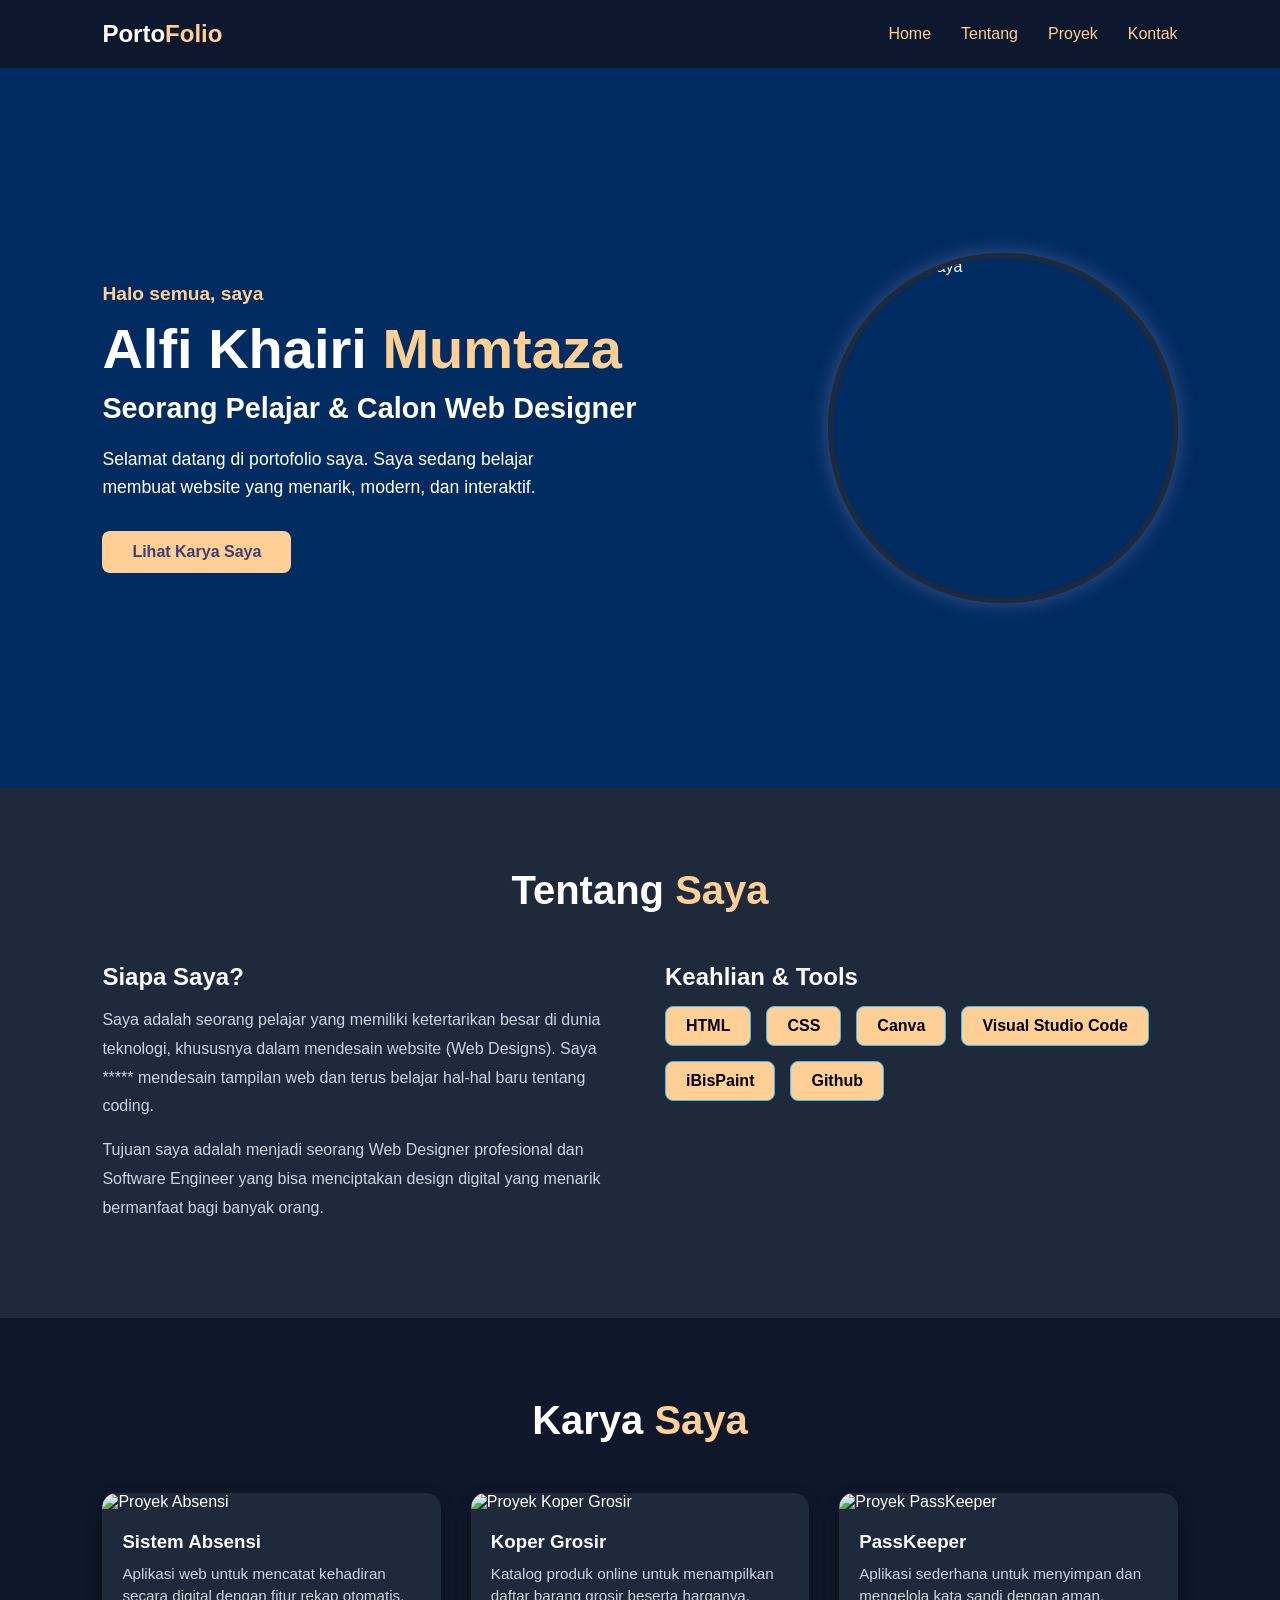
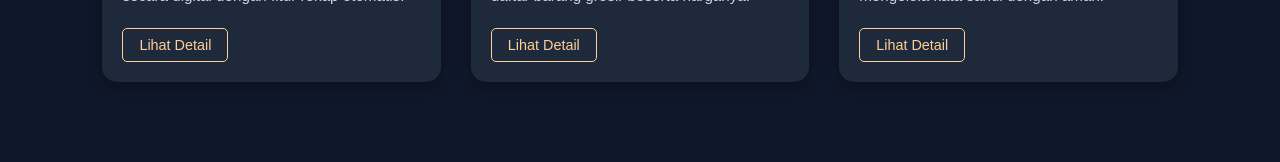
==== index.html @ 4aaa5401 "This is a beginning of my arc Please be good in health, me." ====
<!doctype html>

<html lang="id">

  <head>

    <meta charset="UTF-8" />

    <meta name="viewport" content="width=device-width, initial-scale=1.0" />

    <title>porto</title>

    <!-- Menghubungkan file CSS -->

    <link rel="stylesheet" href="styles.css" />

  </head>

  <body>

    <!-- Bagian Navigasi (Menu Atas) -->

    <header>

      <nav>

        <div class="logo">Porto<span>Folio</span></div>

        <ul class="nav-links">

          <li><a href="#home">Home</a></li>

          <li><a href="#about">Tentang</a></li>

          <li><a href="#projects">Proyek</a></li>

          <li><a href="#contact">Kontak</a></li>

        </ul>

      </nav>

    </header>


 <!-- Bagian Hero (Perkenalan Utama) -->

    <section id="home" class="hero">

      <div class="hero-text">

        <p class="greeting">Halo semua, saya</p>

        <h1>Alfi Khairi<span class="highlight"> Mumtaza</span></h1>

        <h2>Seorang Pelajar & Calon Web Designer</h2>

        <p class="description">

          Selamat datang di portofolio saya. Saya sedang belajar membuat website

          yang menarik, modern, dan interaktif.

        </p>

        <a href="#projects" class="btn">Lihat Karya Saya</a>

      </div>

      <div class="hero-image">

        <!-- Ganti src dengan link foto/gambar siswa nantinya -->

        <img src="https://uploads.onecompiler.io/44z6chtd6/avatar-1788763304435/364.gif" alt="Foto Profil Saya" />

      </div>

    </section>


 <!-- ========================================== -->

    <!-- BAGIAN TENTANG & KEAHLIAN (ABOUT SECTION)  -->

    <!-- ========================================== -->

    <section id="about" class="about">

      <h2 class="section-title">Tentang <span>Saya</span></h2>

     

      <div class="about-content">

        <!-- Kolom Kiri: Teks Tentang -->

        <div class="about-text">

          <h3>Siapa Saya?</h3>

          <p>

            Saya adalah seorang pelajar yang memiliki ketertarikan besar di dunia teknologi, khususnya dalam mendesain website (Web Designs). Saya ***** mendesain tampilan web dan terus belajar hal-hal baru tentang coding.

          </p>

          <p>

            Tujuan saya adalah menjadi seorang Web Designer profesional dan Software Engineer yang bisa menciptakan design digital yang menarik bermanfaat bagi banyak orang.

          </p>

        </div>


        <!-- Kolom Kanan: Daftar Keahlian -->

        <div class="about-skills">

          <h3>Keahlian & Tools</h3>

          <div class="skills-list">

            <span class="skill-item">HTML</span>

            <span class="skill-item">CSS</span>

            <span class="skill-item">Canva</span>

            <span class="skill-item">Visual Studio Code</span>

            <span class="skill-item">iBisPaint</span>

            <span class="skill-item">Github</span>

          </div>

        </div>

      </div>

    </section>


    <!-- ========================================== -->

    <!-- BAGIAN KARYA SAYA (PROJECTS SECTION)       -->

    <!-- ========================================== -->

    <section id="projects" class="projects">

      <h2 class="section-title">Karya <span>Saya</span></h2>

     

      <!-- Grid untuk membungkus kartu-kartu proyek -->

      <div class="project-grid">

       

        <!-- Kartu Proyek 1 -->

        <div class="project-card">

          <div class="project-image">

            <img src="https://via.placeholder.com/400x250" alt="Proyek Absensi">

          </div>

          <div class="project-info">

            <h3>Sistem Absensi</h3>

            <p>Aplikasi web untuk mencatat kehadiran secara digital dengan fitur rekap otomatis.</p>

            <a href="#" class="btn-small">Lihat Detail</a>

          </div>

        </div>


        <!-- Kartu Proyek 2 -->

        <div class="project-card">

          <div class="project-image">

            <img src="https://via.placeholder.com/400x250" alt="Proyek Koper Grosir">

          </div>

          <div class="project-info">

            <h3>Koper Grosir</h3>

            <p>Katalog produk online untuk menampilkan daftar barang grosir beserta harganya.</p>

            <a href="#" class="btn-small">Lihat Detail</a>

          </div>

        </div>


        <!-- Kartu Proyek 3 -->

        <div class="project-card">

          <div class="project-image">

            <img src="https://via.placeholder.com/400x250" alt="Proyek PassKeeper">

          </div>

          <div class="project-info">

            <h3>PassKeeper</h3>

            <p>Aplikasi sederhana untuk menyimpan dan mengelola kata sandi dengan aman.</p>

            <a href="#" class="btn-small">Lihat Detail</a>

          </div>

        </div>


      </div>

    </section>


    <!-- Menghubungkan file Javascript -->

    <script src="script.js"></script>

  </body>

</html>
---- styles.css ----
* {

margin: 0;

padding: 0;

box-sizing: border-box;

font-family: 'Segoe UI', Tahoma, Geneva, Verdana, sans-serif;

}

body {

background-color: #002c62; /* Warna background gelap */

color: #ffffff /*arna teks terang */

}

/* --- Styling Navigasi --- */

header {

background-color: rgba(15, 23, 42, 0.9);

padding: 20px 8%;

position: sticky;

top: 0;

backdrop-filter: blur(10px);

}

nav {

display: flex;

justify-content: space-between;

align-items: center;

}

.logo { font-size: 24px; font-weight: bold; }

.logo span { color: #FFCF95; /* Warna biru aksen */ }

.nav-links { list-style: none; display: flex; gap: 30px; }

.nav-links a { color: #FFCF95; text-decoration: none; font-weight: 500; transition: 0.3s;

}

.nav-links a:hover { color: #3E3E75; }

/* --- Styling Hero Section --- */

.hero {

display: flex; align-items: center; justify-content: space-between;

padding: 80px 8%; min-height: 80vh;

}

.hero-text { flex: 1; }

.greeting { color: #FFCF95; font-size: 1.2rem; font-weight: 600; margin-bottom: 10px; }

.hero-text h1 { font-size: 3.5rem; line-height: 1.2; margin-bottom: 10px; }

.highlight { color: #FFCF95; }

.hero-text h2 { font-size: 1.8rem; color: #ffffee; margin-bottom: 20px; }

.description { color: #ffffff; font-size: 1.1rem; line-height: 1.6; margin-bottom: 30px;

max-width: 500px; }

.btn {

display: inline-block; padding: 12px 30px; background-color: #FFCF95;

color: #3E3E75; text-decoration: none; font-weight: bold; border-radius: 8px; transition: 0.3s;

}

.btn:hover { background-color: #3E3E75; color: white; transform: translateY(-3px); }

.hero-image { flex: 1; display: flex; justify-content: flex-end; }

.hero-image img {

width: 350px; height: 350px; border-radius: 50%; object-fit: cover;

border: 5px solid #1e293b; box-shadow: 0 0 20px rgba(195, 177, 225, 0.3);

}


/* ========================================= */

/* --- STYLING ABOUT SECTION --- */

/* ========================================= */

.about {

    /* Background sedikit lebih terang dari hero (selang-seling) */

    background-color: #1e293b;

    padding: 80px 8%;

}


.section-title {

    text-align: center;

    font-size: 2.5rem;

    margin-bottom: 50px;

}


.section-title span {

    color: #FFCF95; /* Warna biru aksen */

}


/* Membagi konten menjadi 2 kolom menyamping menggunakan Flexbox */

.about-content {

    display: flex;

    gap: 50px;

    justify-content: space-between;

    flex-wrap: wrap; /* Agar responsif di HP/Tablet */

}


.about-text, .about-skills {

    flex: 1;

    min-width: 300px;

}


.about-text h3, .about-skills h3 {

    font-size: 1.5rem;

    margin-bottom: 15px;

    color: #f8fafc;

}


.about-text p {

    color: #cbd5e1;

    line-height: 1.8;

    margin-bottom: 15px;

}


/* Styling untuk kotak-kotak skill */

.skills-list {

    display: flex;

    flex-wrap: wrap;

    gap: 15px;

}


.skill-item {

    background-color: #FFCF95;

    color: #000000;

    padding: 10px 20px;

    border-radius: 8px;

    font-weight: bold;

    border: 1px solid #38bdf8;

    transition: 0.3s;

    cursor: default;

}


.skill-item:hover {

    background-color: #ffb862;

    color: #000000;

    transform: translateY(-3px);

}


/* ========================================= */

/* --- STYLING PROJECTS SECTION --- */

/* ========================================= */

.projects {

    /* Kembali ke background gelap utama */

    background-color: #0f172a;

    padding: 80px 8%;

}


/* Membuat susunan kartu otomatis (CSS Grid) */

.project-grid {

    display: grid;

    /* Ini rahasia layout responsif tanpa media query! */

    grid-template-columns: repeat(auto-fit, minmax(300px, 1fr));

    gap: 30px;

}


/* Desain Kartu Proyek */

.project-card {

    background-color: #1e293b;

    border-radius: 15px;

    overflow: hidden;

    box-shadow: 0 5px 15px rgba(0,0,0,0.3);

    transition: 0.3s;

}


.project-card:hover {

    transform: translateY(-10px); /* Efek melayang saat disentuh */

}


.project-image img {

    width: 100%;

    height: 200px;

    object-fit: cover;

}


.project-info {

    padding: 20px;

}


.project-info h3 {

    color: #f8fafc;

    margin-bottom: 10px;

}


.project-info p {

    color: #cbd5e1;

    margin-bottom: 20px;

    line-height: 1.5;

    font-size: 0.95rem;

}


.btn-small {

    display: inline-block;

    padding: 8px 16px;

    background-color: transparent;

    color: #FFCF95;

    border: 1px solid #FFCF95;

    border-radius: 5px;

    text-decoration: none;

    font-size: 0.9rem;

    transition: 0.3s;

}


.btn-small:hover {

    background-color: #ffb862;

    color: #ffffff;

}
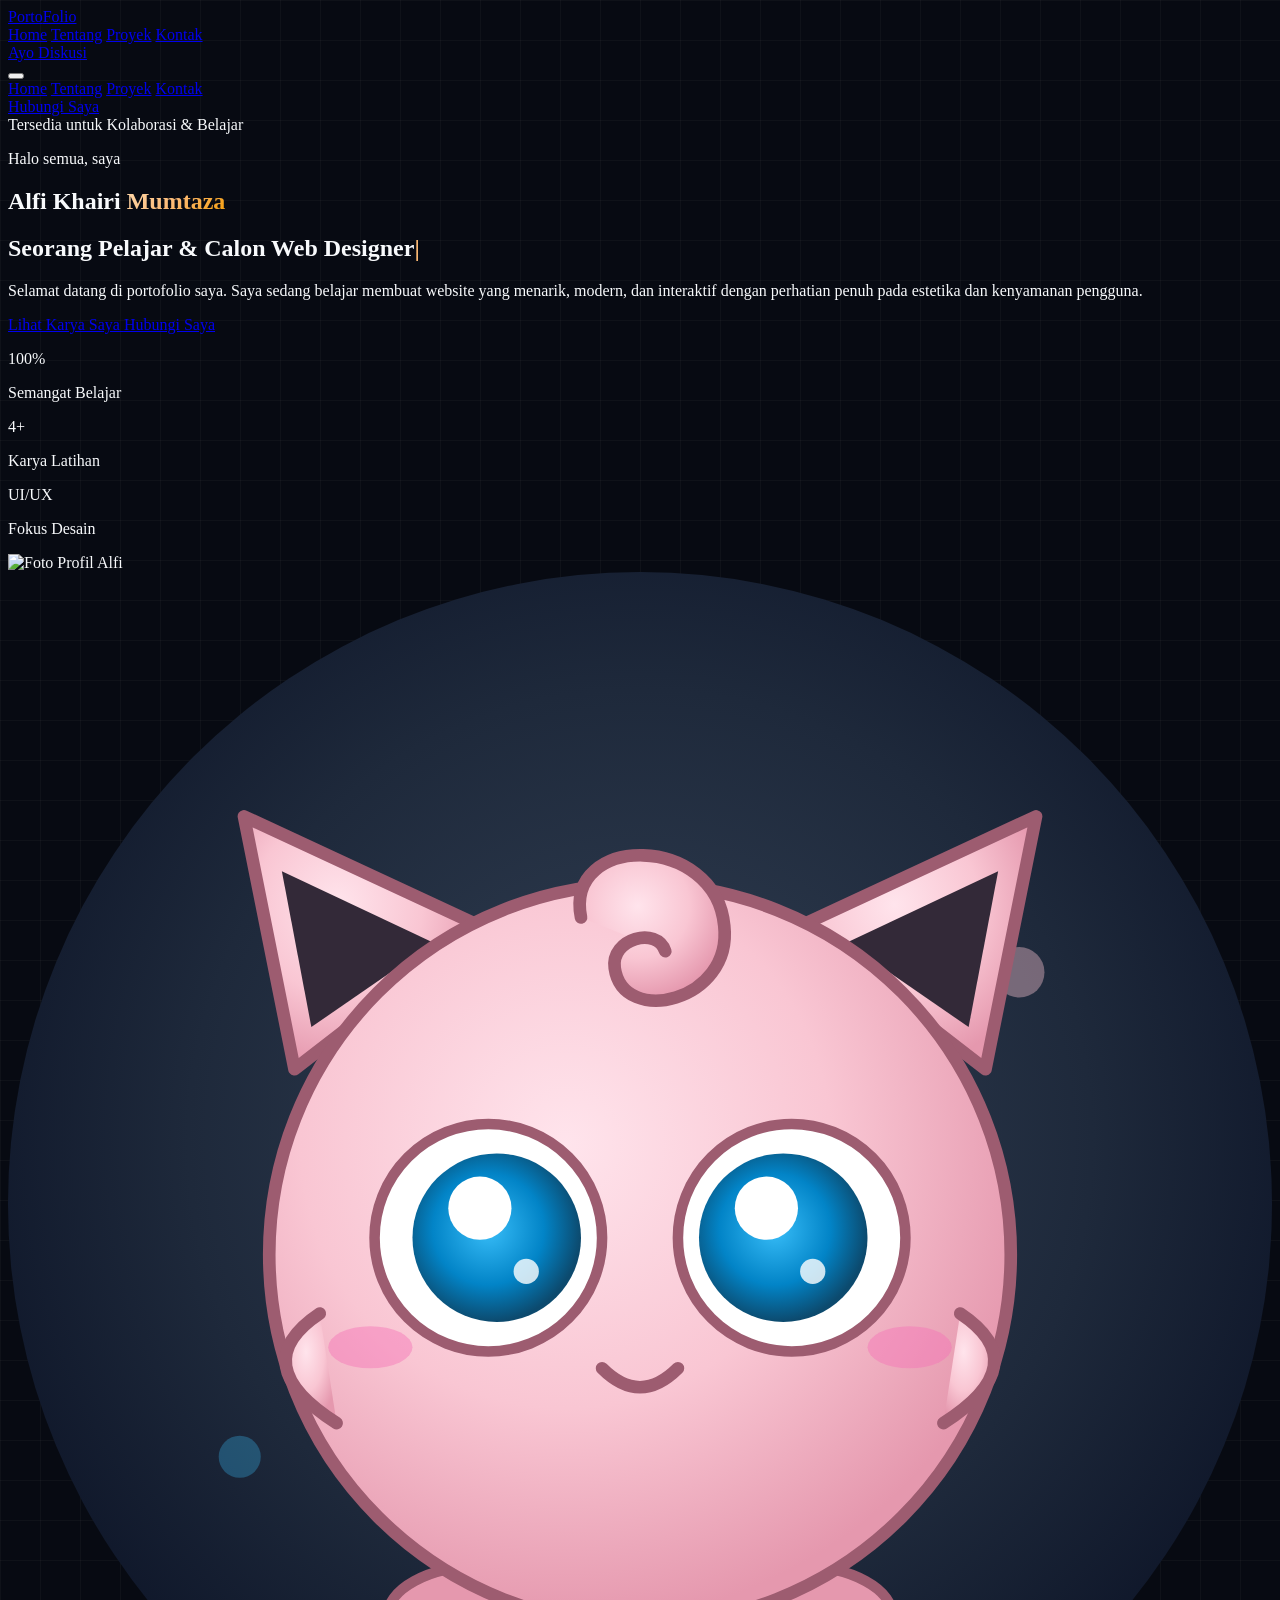
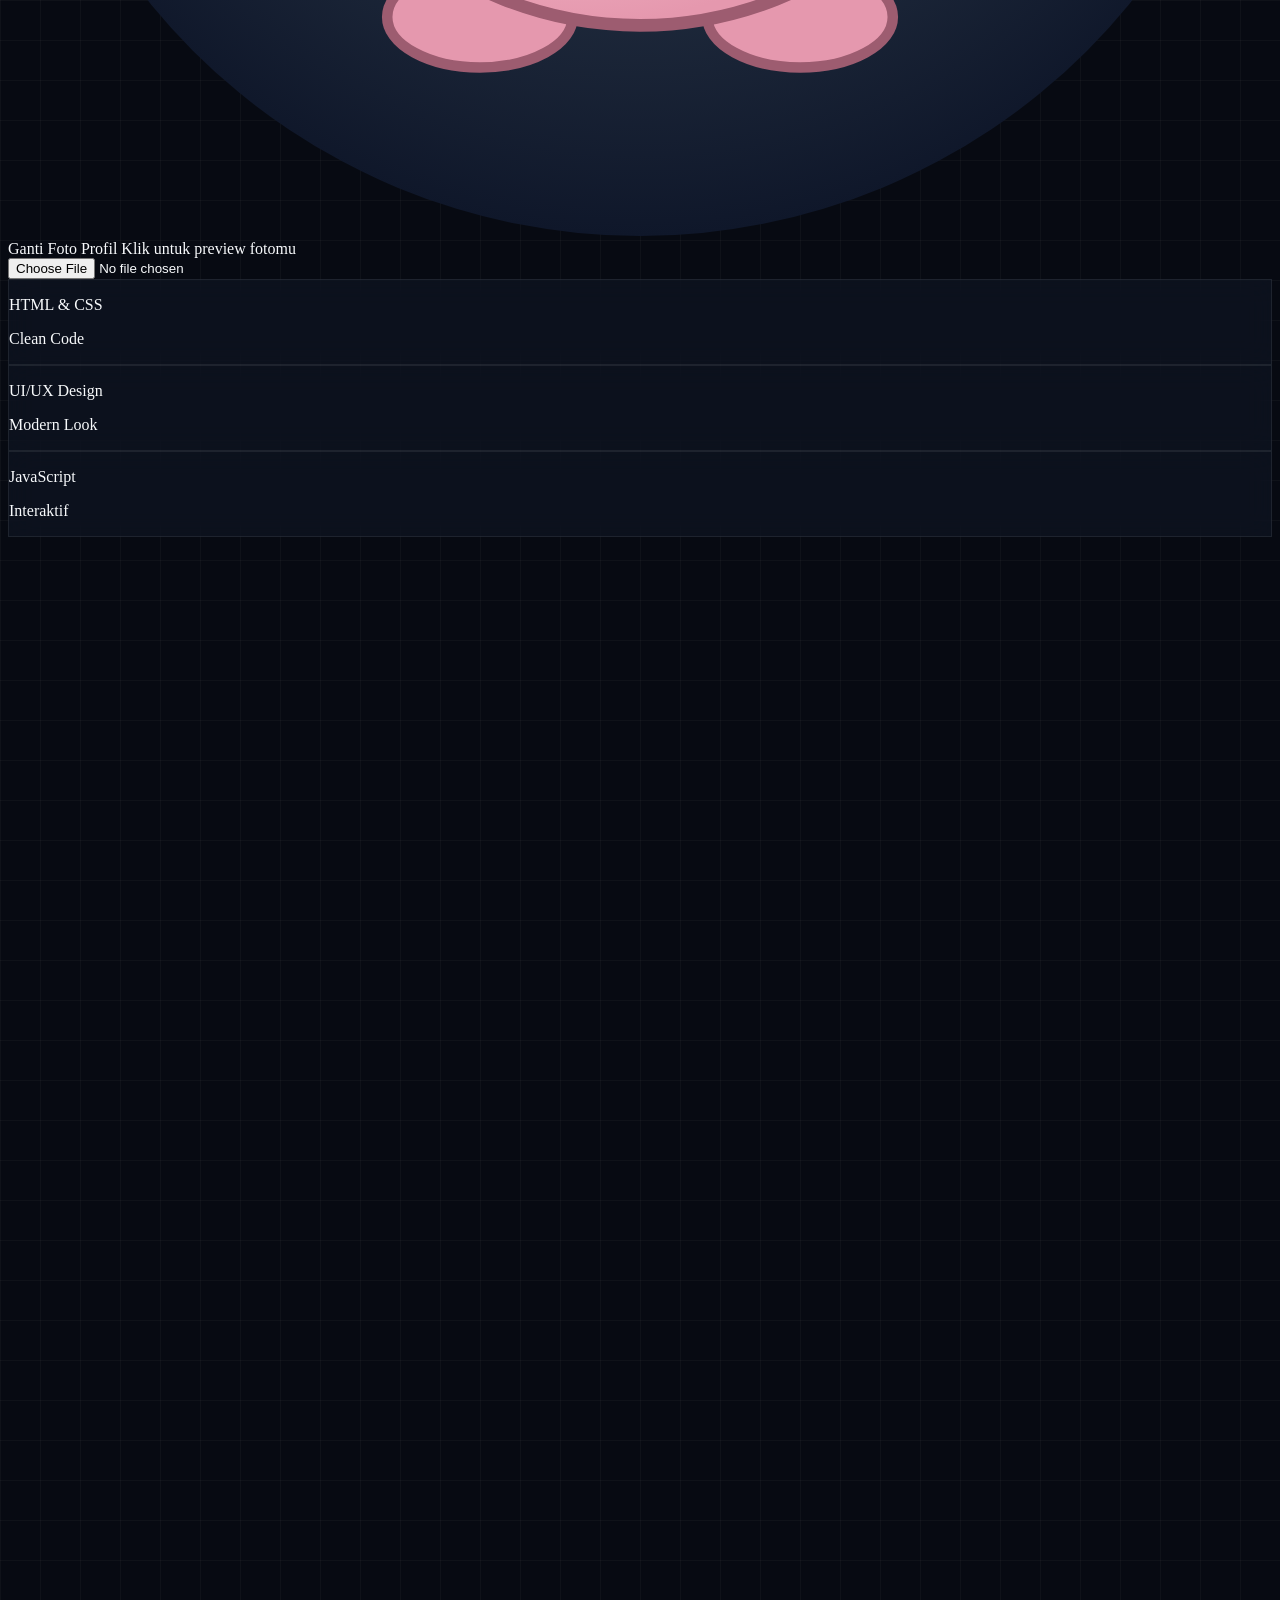
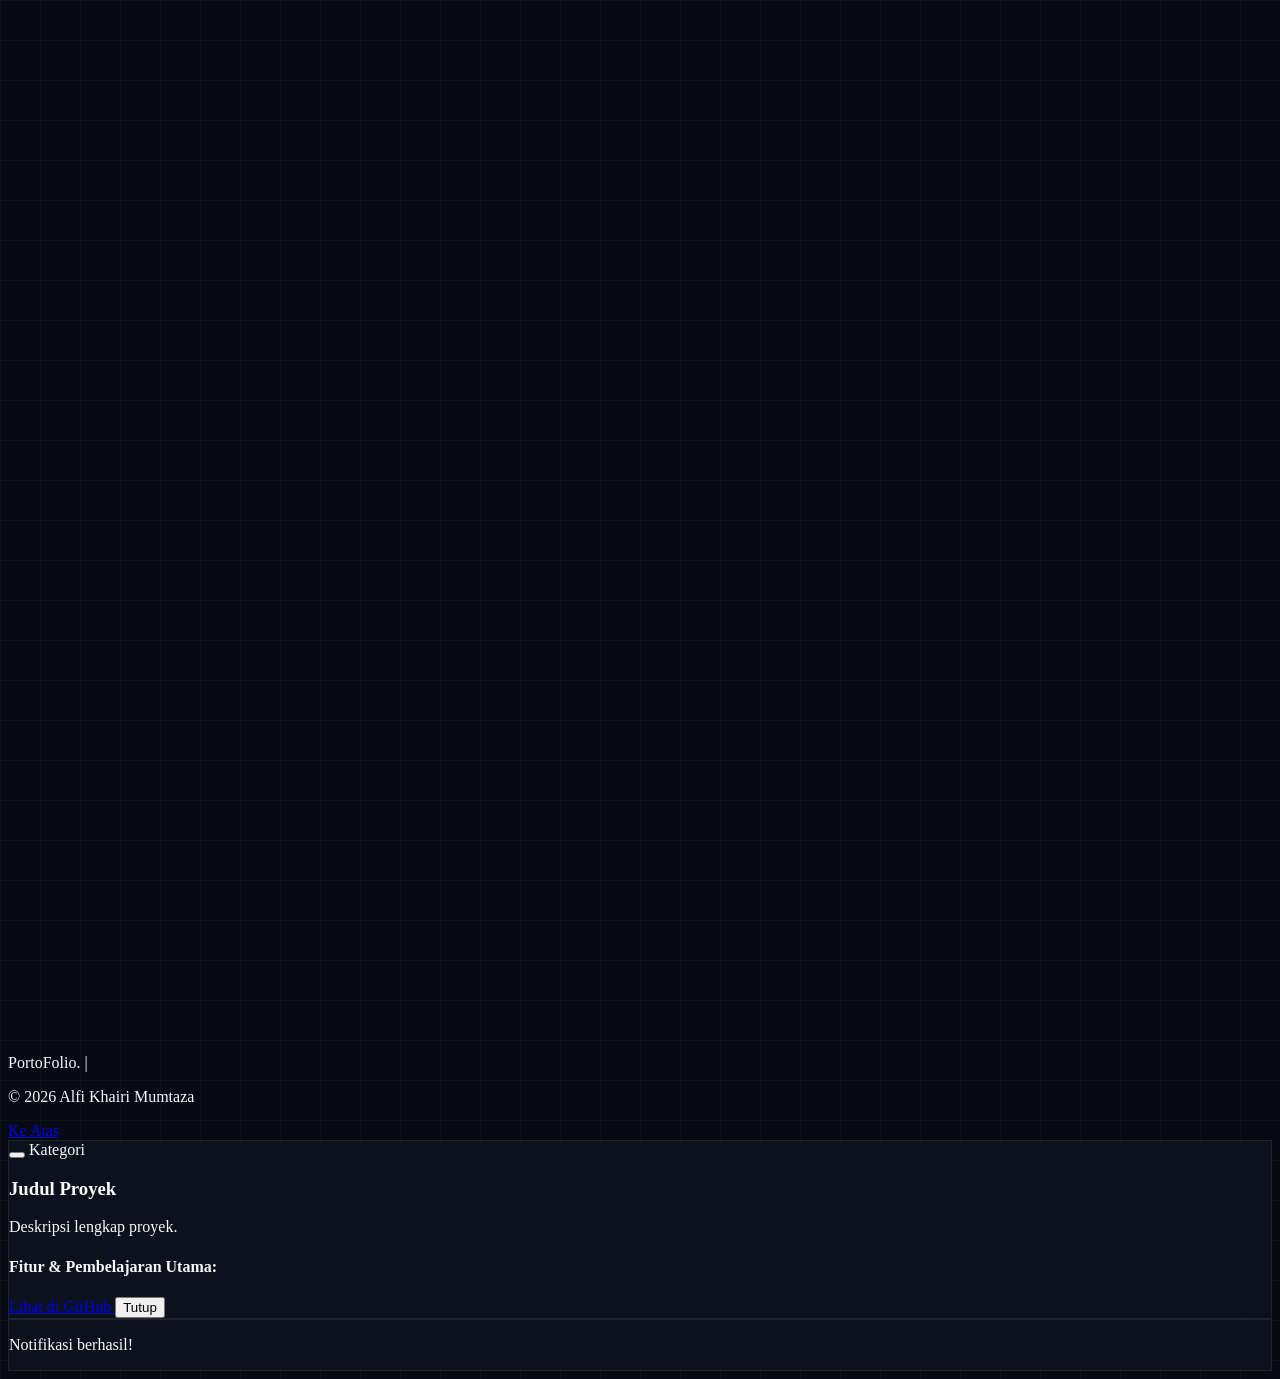
==== commit 0cc2f1c6: "Rename portofolio_alfi_khairi_mumtaza.html to index.html" ====
--- a/index.html
+++ b/index.html
@@ -1,251 +1,1219 @@
-<!doctype html>
-
-<html lang="id">
-
-  <head>
-
-    <meta charset="UTF-8" />
-
-    <meta name="viewport" content="width=device-width, initial-scale=1.0" />
-
-    <title>porto</title>
-
-    <!-- Menghubungkan file CSS -->
-
-    <link rel="stylesheet" href="styles.css" />
-
-  </head>
-
-  <body>
-
-    <!-- Bagian Navigasi (Menu Atas) -->
-
-    <header>
-
-      <nav>
-
-        <div class="logo">Porto<span>Folio</span></div>
-
-        <ul class="nav-links">
-
-          <li><a href="#home">Home</a></li>
-
-          <li><a href="#about">Tentang</a></li>
-
-          <li><a href="#projects">Proyek</a></li>
-
-          <li><a href="#contact">Kontak</a></li>
-
-        </ul>
-
-      </nav>
-
+<!DOCTYPE html>
+<html lang="id" class="scroll-smooth">
+<head>
+    <meta charset="UTF-8">
+    <meta name="viewport" content="width=device-width, initial-scale=1.0">
+    <title>PortoFolio. | Alfi Khairi Mumtaza</title>
+    
+    <!-- Google Fonts: Plus Jakarta Sans & Space Grotesk -->
+    <link rel="preconnect" href="https://fonts.googleapis.com">
+    <link rel="preconnect" href="https://fonts.gstatic.com" crossorigin>
+    <link href="https://fonts.googleapis.com/css2?family=Plus+Jakarta+Sans:wght@400;500;600;700;800&family=Space+Grotesk:wght@500;700&display=swap" rel="stylesheet">
+    
+    <!-- Tailwind CSS CDN -->
+    <script src="https://cdn.tailwindcss.com"></script>
+    
+    <!-- Lucide Icons CDN -->
+    <script src="https://unpkg.com/lucide@latest"></script>
+
+    <!-- Konfigurasi Tailwind Custom -->
+    <script>
+        tailwind.config = {
+            theme: {
+                extend: {
+                    fontFamily: {
+                        sans: ['"Plus Jakarta Sans"', 'sans-serif'],
+                        display: ['"Space Grotesk"', 'sans-serif'],
+                    },
+                    colors: {
+                        dark: {
+                            950: '#070A12',
+                            900: '#0B0F19',
+                            800: '#111827',
+                            700: '#1E293B',
+                        },
+                        peach: {
+                            300: '#FED7AA',
+                            400: '#FDBA74',
+                            500: '#FB923C',
+                            600: '#F59E0B',
+                        }
+                    },
+                    animation: {
+                        'spin-slow': 'spin 12s linear infinite',
+                        'float': 'float 4s ease-in-out infinite',
+                        'float-delayed': 'float 4s ease-in-out 2s infinite',
+                        'pulse-glow': 'pulseGlow 3s ease-in-out infinite',
+                    },
+                    keyframes: {
+                        float: {
+                            '0%, 100%': { transform: 'translateY(0px)' },
+                            '50%': { transform: 'translateY(-10px)' },
+                        },
+                        pulseGlow: {
+                            '0%, 100%': { opacity: '0.4', transform: 'scale(1)' },
+                            '50%': { opacity: '0.7', transform: 'scale(1.05)' },
+                        }
+                    }
+                }
+            }
+        }
+    </script>
+
+    <style>
+        /* Custom Styles untuk Glassmorphism, Scrollbar, dan Efek Khusus */
+        body {
+            background-color: #070A12;
+            color: #F8FAFC;
+            overflow-x: hidden;
+        }
+
+        /* Background Grid Pattern Halus */
+        .bg-grid-pattern {
+            background-size: 40px 40px;
+            background-image: 
+                linear-gradient(to right, rgba(255, 255, 255, 0.03) 1px, transparent 1px),
+                linear-gradient(to bottom, rgba(255, 255, 255, 0.03) 1px, transparent 1px);
+        }
+
+        /* Glassmorphism Card */
+        .glass-card {
+            background: rgba(17, 24, 39, 0.55);
+            backdrop-filter: blur(14px);
+            -webkit-backdrop-filter: blur(14px);
+            border: 1px solid rgba(255, 255, 255, 0.08);
+            transition: all 0.3s cubic-bezier(0.4, 0, 0.2, 1);
+        }
+
+        .glass-card:hover {
+            border-color: rgba(253, 186, 116, 0.35);
+            background: rgba(17, 24, 39, 0.75);
+            transform: translateY(-4px);
+            box-shadow: 0 20px 40px -15px rgba(253, 186, 116, 0.12);
+        }
+
+        /* Gradasi Teks Peach */
+        .text-gradient-peach {
+            background: linear-gradient(135deg, #FED7AA 0%, #FDBA74 50%, #F59E0B 100%);
+            -webkit-background-clip: text;
+            -webkit-text-fill-color: transparent;
+        }
+
+        /* Kursor Efek Ketik */
+        .typing-cursor::after {
+            content: '|';
+            color: #FDBA74;
+            animation: blink 1s step-end infinite;
+        }
+
+        @keyframes blink {
+            0%, 100% { opacity: 1; }
+            50% { opacity: 0; }
+        }
+
+        /* Reveal Animation saat Scroll */
+        .reveal {
+            opacity: 0;
+            transform: translateY(24px);
+            transition: all 0.7s cubic-bezier(0.16, 1, 0.3, 1);
+        }
+
+        .reveal.active {
+            opacity: 1;
+            transform: translateY(0);
+        }
+
+        /* Custom Scrollbar */
+        ::-webkit-scrollbar {
+            width: 8px;
+        }
+        ::-webkit-scrollbar-track {
+            background: #070A12;
+        }
+        ::-webkit-scrollbar-thumb {
+            background: #1E293B;
+            border-radius: 9999px;
+        }
+        ::-webkit-scrollbar-thumb:hover {
+            background: #FDBA74;
+        }
+    </style>
+</head>
+<body class="bg-grid-pattern relative selection:bg-peach-400 selection:text-dark-950">
+
+    <!-- Ambient Background Glows -->
+    <div class="fixed inset-0 pointer-events-none overflow-hidden z-0">
+        <div class="absolute -top-32 -left-32 w-96 h-96 bg-peach-400/15 rounded-full blur-[120px] animate-pulse-glow"></div>
+        <div class="absolute top-1/3 -right-32 w-[28rem] h-[28rem] bg-indigo-500/10 rounded-full blur-[130px]"></div>
+        <div class="absolute -bottom-32 left-1/3 w-96 h-96 bg-peach-500/10 rounded-full blur-[120px]"></div>
+    </div>
+
+    <!-- ==================== NAVBAR ==================== -->
+    <header id="navbar" class="fixed top-0 left-0 right-0 z-50 transition-all duration-300 border-b border-transparent">
+        <div class="max-w-6xl mx-auto px-4 sm:px-6 lg:px-8">
+            <div class="flex items-center justify-between h-20">
+                <!-- Logo -->
+                <a href="#home" class="font-display text-2xl font-bold tracking-tight text-white flex items-center gap-1 group">
+                    <span>Porto<span class="text-peach-400">Folio</span></span>
+                    <span class="w-2 h-2 rounded-full bg-peach-400 group-hover:scale-150 transition-transform"></span>
+                </a>
+
+                <!-- Desktop Navigation -->
+                <nav class="hidden md:flex items-center gap-8">
+                    <a href="#home" class="nav-link text-sm font-medium text-peach-400 transition-colors">Home</a>
+                    <a href="#tentang" class="nav-link text-sm font-medium text-slate-300 hover:text-peach-400 transition-colors">Tentang</a>
+                    <a href="#proyek" class="nav-link text-sm font-medium text-slate-300 hover:text-peach-400 transition-colors">Proyek</a>
+                    <a href="#kontak" class="nav-link text-sm font-medium text-slate-300 hover:text-peach-400 transition-colors">Kontak</a>
+                </nav>
+
+                <!-- Desktop CTA Button -->
+                <div class="hidden md:flex items-center gap-3">
+                    <a href="#kontak" class="px-4 py-2 rounded-xl text-sm font-semibold bg-peach-400/10 text-peach-400 border border-peach-400/30 hover:bg-peach-400 hover:text-dark-950 transition-all duration-300 flex items-center gap-2">
+                        <span>Ayo Diskusi</span>
+                        <i data-lucide="arrow-up-right" class="w-4 h-4"></i>
+                    </a>
+                </div>
+
+                <!-- Mobile Hamburger Button -->
+                <button id="mobile-menu-btn" aria-label="Buka Menu" class="md:hidden p-2.5 rounded-xl bg-white/5 border border-white/10 text-slate-200 hover:text-peach-400 hover:border-peach-400/40 transition-colors">
+                    <i data-lucide="menu" id="menu-icon" class="w-6 h-6"></i>
+                </button>
+            </div>
+        </div>
+
+        <!-- Mobile Dropdown Menu -->
+        <div id="mobile-menu" class="hidden md:hidden bg-dark-900/95 backdrop-blur-xl border-b border-white/10 px-4 pt-2 pb-6 space-y-2">
+            <a href="#home" class="mobile-link block px-4 py-3 rounded-xl text-base font-medium text-peach-400 bg-peach-400/10">Home</a>
+            <a href="#tentang" class="mobile-link block px-4 py-3 rounded-xl text-base font-medium text-slate-300 hover:bg-white/5 hover:text-peach-400">Tentang</a>
+            <a href="#proyek" class="mobile-link block px-4 py-3 rounded-xl text-base font-medium text-slate-300 hover:bg-white/5 hover:text-peach-400">Proyek</a>
+            <a href="#kontak" class="mobile-link block px-4 py-3 rounded-xl text-base font-medium text-slate-300 hover:bg-white/5 hover:text-peach-400">Kontak</a>
+            <div class="pt-2">
+                <a href="#kontak" class="mobile-link w-full flex items-center justify-center gap-2 px-4 py-3 rounded-xl text-sm font-bold bg-peach-400 text-dark-950">
+                    <span>Hubungi Saya</span>
+                    <i data-lucide="send" class="w-4 h-4"></i>
+                </a>
+            </div>
+        </div>
     </header>
 
-
- <!-- Bagian Hero (Perkenalan Utama) -->
-
-    <section id="home" class="hero">
-
-      <div class="hero-text">
-
-        <p class="greeting">Halo semua, saya</p>
-
-        <h1>Alfi Khairi<span class="highlight"> Mumtaza</span></h1>
-
-        <h2>Seorang Pelajar & Calon Web Designer</h2>
-
-        <p class="description">
-
-          Selamat datang di portofolio saya. Saya sedang belajar membuat website
-
-          yang menarik, modern, dan interaktif.
-
-        </p>
-
-        <a href="#projects" class="btn">Lihat Karya Saya</a>
-
-      </div>
-
-      <div class="hero-image">
-
-        <!-- Ganti src dengan link foto/gambar siswa nantinya -->
-
-        <img src="https://uploads.onecompiler.io/44z6chtd6/avatar-1788763304435/364.gif" alt="Foto Profil Saya" />
-
-      </div>
-
-    </section>
-
-
- <!-- ========================================== -->
-
-    <!-- BAGIAN TENTANG & KEAHLIAN (ABOUT SECTION)  -->
-
-    <!-- ========================================== -->
-
-    <section id="about" class="about">
-
-      <h2 class="section-title">Tentang <span>Saya</span></h2>
-
-     
-
-      <div class="about-content">
-
-        <!-- Kolom Kiri: Teks Tentang -->
-
-        <div class="about-text">
-
-          <h3>Siapa Saya?</h3>
-
-          <p>
-
-            Saya adalah seorang pelajar yang memiliki ketertarikan besar di dunia teknologi, khususnya dalam mendesain website (Web Designs). Saya ***** mendesain tampilan web dan terus belajar hal-hal baru tentang coding.
-
-          </p>
-
-          <p>
-
-            Tujuan saya adalah menjadi seorang Web Designer profesional dan Software Engineer yang bisa menciptakan design digital yang menarik bermanfaat bagi banyak orang.
-
-          </p>
-
+    <main class="relative z-10">
+        <!-- ==================== HERO SECTION (HOME) ==================== -->
+        <section id="home" class="min-h-screen flex items-center pt-28 pb-16 lg:pt-32 lg:pb-24">
+            <div class="max-w-6xl mx-auto px-4 sm:px-6 lg:px-8 w-full">
+                <div class="grid grid-cols-1 lg:grid-cols-12 gap-12 lg:gap-8 items-center">
+                    
+                    <!-- Kolom Kiri: Teks & CTA -->
+                    <div class="lg:col-span-7 text-center lg:text-left space-y-6 order-2 lg:order-1">
+                        <!-- Status Badge -->
+                        <div class="inline-flex items-center gap-2.5 px-4 py-2 rounded-full bg-white/[0.04] border border-white/10 backdrop-blur-md">
+                            <span class="relative flex h-2.5 w-2.5">
+                                <span class="animate-ping absolute inline-flex h-full w-full rounded-full bg-emerald-400 opacity-75"></span>
+                                <span class="relative inline-flex rounded-full h-2.5 w-2.5 bg-emerald-500"></span>
+                            </span>
+                            <span class="text-xs sm:text-sm font-medium text-slate-300">Tersedia untuk Kolaborasi & Belajar</span>
+                        </div>
+
+                        <!-- Sapaan & Nama Utama -->
+                        <div class="space-y-2">
+                            <p class="text-peach-400 font-semibold text-base sm:text-lg tracking-wide">
+                                Halo semua, saya
+                            </p>
+                            <h1 class="font-display text-4xl sm:text-5xl lg:text-6xl font-extrabold tracking-tight text-white leading-[1.15]">
+                                Alfi Khairi <span class="text-gradient-peach">Mumtaza</span>
+                            </h1>
+                        </div>
+
+                        <!-- Subjudul dengan Efek Ketik -->
+                        <div class="min-h-[2.25rem] flex items-center justify-center lg:justify-start">
+                            <h2 class="text-lg sm:text-2xl font-bold text-slate-200">
+                                <span id="typing-text" class="typing-cursor">Seorang Pelajar & Calon Web Designer</span>
+                            </h2>
+                        </div>
+
+                        <!-- Deskripsi -->
+                        <p class="text-slate-400 text-base sm:text-lg max-w-xl mx-auto lg:mx-0 leading-relaxed">
+                            Selamat datang di portofolio saya. Saya sedang belajar membuat website yang menarik, modern, dan interaktif dengan perhatian penuh pada estetika dan kenyamanan pengguna.
+                        </p>
+
+                        <!-- Tombol Aksi -->
+                        <div class="flex flex-col sm:flex-row items-center justify-center lg:justify-start gap-4 pt-2">
+                            <a href="#proyek" class="w-full sm:w-auto px-7 py-3.5 rounded-xl font-bold text-dark-950 bg-gradient-to-r from-peach-300 via-peach-400 to-peach-500 hover:brightness-110 shadow-lg shadow-peach-400/20 hover:shadow-peach-400/40 transition-all duration-300 flex items-center justify-center gap-2 group">
+                                <span>Lihat Karya Saya</span>
+                                <i data-lucide="sparkles" class="w-4 h-4 group-hover:rotate-12 transition-transform"></i>
+                            </a>
+                            <a href="#kontak" class="w-full sm:w-auto px-7 py-3.5 rounded-xl font-semibold text-white bg-white/[0.04] hover:bg-white/[0.08] border border-white/10 hover:border-peach-400/40 transition-all duration-300 flex items-center justify-center gap-2">
+                                <i data-lucide="mail" class="w-4 h-4 text-peach-400"></i>
+                                <span>Hubungi Saya</span>
+                            </a>
+                        </div>
+
+                        <!-- Mini Statistik / Highlight -->
+                        <div class="pt-6 border-t border-white/10 grid grid-cols-3 gap-4 max-w-md mx-auto lg:mx-0">
+                            <div>
+                                <p class="font-display text-2xl font-bold text-white">100<span class="text-peach-400">%</span></p>
+                                <p class="text-xs text-slate-400">Semangat Belajar</p>
+                            </div>
+                            <div>
+                                <p class="font-display text-2xl font-bold text-white">4<span class="text-peach-400">+</span></p>
+                                <p class="text-xs text-slate-400">Karya Latihan</p>
+                            </div>
+                            <div>
+                                <p class="font-display text-2xl font-bold text-white">UI<span class="text-peach-400">/</span>UX</p>
+                                <p class="text-xs text-slate-400">Fokus Desain</p>
+                            </div>
+                        </div>
+                    </div>
+
+                    <!-- Kolom Kanan: Avatar Karakter Pink & Floating Badges -->
+                    <div class="lg:col-span-5 flex justify-center order-1 lg:order-2">
+                        <div class="relative w-64 h-64 sm:w-80 sm:h-80 lg:w-[360px] lg:h-[360px] flex items-center justify-center">
+                            
+                            <!-- Glow Ring Belakang -->
+                            <div class="absolute inset-2 rounded-full bg-gradient-to-tr from-peach-400 via-pink-400 to-indigo-500 opacity-30 blur-2xl animate-pulse"></div>
+                            
+                            <!-- Rotating Dashed Ring -->
+                            <div class="absolute inset-0 rounded-full border-2 border-dashed border-peach-400/40 animate-spin-slow"></div>
+
+                            <!-- Lingkaran Utama Avatar (Bisa diklik untuk ganti foto) -->
+                            <div id="avatar-container" title="Klik untuk coba ganti foto profil" class="relative w-56 h-56 sm:w-72 sm:h-72 lg:w-80 lg:h-80 rounded-full p-2 bg-gradient-to-b from-peach-300/60 to-white/10 shadow-2xl cursor-pointer group overflow-hidden">
+                                <div class="w-full h-full rounded-full overflow-hidden bg-gradient-to-b from-emerald-950 via-slate-900 to-dark-950 relative flex items-center justify-center">
+                                    
+                                    <!-- Image Upload Preview (Hidden default) -->
+                                    <img id="custom-avatar-img" src="" alt="Foto Profil Alfi" class="hidden w-full h-full object-cover">
+
+                                    <!-- Ilustrasi SVG Karakter Pink Bulat Lucu (Tribute ke Jigglypuff di web asli) -->
+                                    <svg id="default-avatar-svg" viewBox="0 0 300 300" class="w-full h-full transform group-hover:scale-105 transition-transform duration-500" xmlns="http://www.w3.org/2000/svg">
+                                        <defs>
+                                            <radialGradient id="bgGlow" cx="50%" cy="45%" r="55%">
+                                                <stop offset="0%" stop-color="#334155"/>
+                                                <stop offset="65%" stop-color="#1E293B"/>
+                                                <stop offset="100%" stop-color="#0F172A"/>
+                                            </radialGradient>
+                                            <radialGradient id="pinkBody" cx="40%" cy="35%" r="65%">
+                                                <stop offset="0%" stop-color="#FFE4EC"/>
+                                                <stop offset="55%" stop-color="#F9C6D3"/>
+                                                <stop offset="100%" stop-color="#E598AE"/>
+                                            </radialGradient>
+                                            <radialGradient id="eyeTeal" cx="45%" cy="45%" r="55%">
+                                                <stop offset="0%" stop-color="#38BDF8"/>
+                                                <stop offset="60%" stop-color="#0284C7"/>
+                                                <stop offset="100%" stop-color="#0C4A6E"/>
+                                            </radialGradient>
+                                        </defs>
+
+                                        <!-- Latar Belakang Lingkaran -->
+                                        <circle cx="150" cy="150" r="150" fill="url(#bgGlow)"/>
+                                        <!-- Dekorasi Bintang/Bokeh Lembut -->
+                                        <circle cx="65" cy="85" r="4" fill="#FDBA74" opacity="0.5"/>
+                                        <circle cx="240" cy="95" r="6" fill="#F9C6D3" opacity="0.4"/>
+                                        <circle cx="55" cy="210" r="5" fill="#38BDF8" opacity="0.3"/>
+
+                                        <!-- Kaki Kiri & Kanan -->
+                                        <ellipse cx="112" cy="248" rx="22" ry="12" fill="#E598AE" stroke="#9D5C70" stroke-width="2.5"/>
+                                        <ellipse cx="188" cy="248" rx="22" ry="12" fill="#E598AE" stroke="#9D5C70" stroke-width="2.5"/>
+
+                                        <!-- Telinga Kiri -->
+                                        <path d="M68 118 L56 58 L112 84 Z" fill="url(#pinkBody)" stroke="#9D5C70" stroke-width="3" stroke-linejoin="round"/>
+                                        <path d="M72 108 L65 71 L101 88 Z" fill="#332938"/>
+
+                                        <!-- Telinga Kanan -->
+                                        <path d="M232 118 L244 58 L188 84 Z" fill="url(#pinkBody)" stroke="#9D5C70" stroke-width="3" stroke-linejoin="round"/>
+                                        <path d="M228 108 L235 71 L199 88 Z" fill="#332938"/>
+
+                                        <!-- Badan Bulat Utama -->
+                                        <circle cx="150" cy="162" r="88" fill="url(#pinkBody)" stroke="#9D5C70" stroke-width="3"/>
+
+                                        <!-- Jambul Keriting di Dahi -->
+                                        <path d="M136 82 C132 62, 168 62, 170 84 C172 102, 146 108, 144 94 C143 87, 154 84, 156 90" fill="url(#pinkBody)" stroke="#9D5C70" stroke-width="3" stroke-linecap="round"/>
+
+                                        <!-- Mata Kiri Besar -->
+                                        <circle cx="114" cy="158" r="27" fill="#FFFFFF" stroke="#9D5C70" stroke-width="2.5"/>
+                                        <circle cx="116" cy="158" r="20" fill="url(#eyeTeal)"/>
+                                        <circle cx="112" cy="151" r="7.5" fill="#FFFFFF"/>
+                                        <circle cx="123" cy="166" r="3" fill="#FFFFFF" opacity="0.8"/>
+
+                                        <!-- Mata Kanan Besar -->
+                                        <circle cx="186" cy="158" r="27" fill="#FFFFFF" stroke="#9D5C70" stroke-width="2.5"/>
+                                        <circle cx="184" cy="158" r="20" fill="url(#eyeTeal)"/>
+                                        <circle cx="180" cy="151" r="7.5" fill="#FFFFFF"/>
+                                        <circle cx="191" cy="166" r="3" fill="#FFFFFF" opacity="0.8"/>
+
+                                        <!-- Blush Pipi -->
+                                        <ellipse cx="86" cy="184" rx="10" ry="5" fill="#F472B6" opacity="0.45"/>
+                                        <ellipse cx="214" cy="184" rx="10" ry="5" fill="#F472B6" opacity="0.45"/>
+
+                                        <!-- Mulut Kecil Manis -->
+                                        <path d="M141 189 Q150 198 159 189" fill="none" stroke="#9D5C70" stroke-width="3" stroke-linecap="round"/>
+
+                                        <!-- Tangan Kiri & Kanan -->
+                                        <path d="M74 176 Q56 188 78 202" fill="url(#pinkBody)" stroke="#9D5C70" stroke-width="3" stroke-linecap="round"/>
+                                        <path d="M226 176 Q244 188 222 202" fill="url(#pinkBody)" stroke="#9D5C70" stroke-width="3" stroke-linecap="round"/>
+                                    </svg>
+
+                                    <!-- Overlay Hover Ganti Foto -->
+                                    <div class="absolute inset-0 bg-dark-950/70 opacity-0 group-hover:opacity-100 transition-opacity duration-300 flex flex-col items-center justify-center text-center p-4">
+                                        <i data-lucide="camera" class="w-7 h-7 text-peach-400 mb-1.5"></i>
+                                        <span class="text-xs font-semibold text-white">Ganti Foto Profil</span>
+                                        <span class="text-[10px] text-slate-300 mt-0.5">Klik untuk preview fotomu</span>
+                                    </div>
+                                </div>
+                            </div>
+                            <input type="file" id="avatar-upload" accept="image/*" class="hidden">
+
+                            <!-- Floating Badge 1: HTML & CSS -->
+                            <div class="animate-float absolute -top-2 -left-2 sm:top-4 sm:-left-6 glass-card px-3.5 py-2 rounded-2xl flex items-center gap-2.5 shadow-xl">
+                                <div class="w-8 h-8 rounded-lg bg-peach-400/20 flex items-center justify-center text-peach-400">
+                                    <i data-lucide="code-2" class="w-4 h-4"></i>
+                                </div>
+                                <div>
+                                    <p class="text-xs font-bold text-white">HTML & CSS</p>
+                                    <p class="text-[10px] text-slate-400">Clean Code</p>
+                                </div>
+                            </div>
+
+                            <!-- Floating Badge 2: UI/UX Design -->
+                            <div class="animate-float-delayed absolute bottom-6 -left-3 sm:bottom-8 sm:-left-8 glass-card px-3.5 py-2 rounded-2xl flex items-center gap-2.5 shadow-xl">
+                                <div class="w-8 h-8 rounded-lg bg-pink-500/20 flex items-center justify-center text-pink-400">
+                                    <i data-lucide="palette" class="w-4 h-4"></i>
+                                </div>
+                                <div>
+                                    <p class="text-xs font-bold text-white">UI/UX Design</p>
+                                    <p class="text-[10px] text-slate-400">Modern Look</p>
+                                </div>
+                            </div>
+
+                            <!-- Floating Badge 3: JavaScript -->
+                            <div class="animate-float absolute top-1/2 -right-3 sm:-right-7 glass-card px-3.5 py-2 rounded-2xl flex items-center gap-2.5 shadow-xl">
+                                <div class="w-8 h-8 rounded-lg bg-amber-500/20 flex items-center justify-center text-amber-400">
+                                    <i data-lucide="zap" class="w-4 h-4"></i>
+                                </div>
+                                <div>
+                                    <p class="text-xs font-bold text-white">JavaScript</p>
+                                    <p class="text-[10px] text-slate-400">Interaktif</p>
+                                </div>
+                            </div>
+
+                        </div>
+                    </div>
+
+                </div>
+            </div>
+        </section>
+
+        <!-- ==================== TENTANG SAYA SECTION ==================== -->
+        <section id="tentang" class="py-20 lg:py-28 relative">
+            <div class="max-w-6xl mx-auto px-4 sm:px-6 lg:px-8">
+                <!-- Section Header -->
+                <div class="text-center max-w-2xl mx-auto mb-16 reveal">
+                    <span class="text-peach-400 font-semibold text-sm tracking-widest uppercase">Tentang Saya</span>
+                    <h2 class="font-display text-3xl sm:text-4xl font-bold text-white mt-2">
+                        Mengenal Perjalanan Belajar <span class="text-peach-400">Web Design</span> Saya
+                    </h2>
+                    <p class="text-slate-400 mt-3 text-sm sm:text-base">
+                        Setiap baris kode adalah langkah baru untuk mengubah ide kreatif menjadi tampilan web yang nyata.
+                    </p>
+                </div>
+
+                <div class="grid grid-cols-1 lg:grid-cols-12 gap-8 items-start">
+                    <!-- Kartu Cerita / Bio -->
+                    <div class="lg:col-span-6 glass-card rounded-3xl p-6 sm:p-8 space-y-6 reveal">
+                        <div class="inline-flex items-center gap-2 px-3 py-1.5 rounded-lg bg-peach-400/10 text-peach-400 text-xs font-semibold">
+                            <i data-lucide="graduation-cap" class="w-4 h-4"></i>
+                            <span>Pelajar & Enthusiast</span>
+                        </div>
+                        
+                        <h3 class="font-display text-2xl font-bold text-white leading-snug">
+                            Halo! Saya Alfi Khairi Mumtaza, seorang pelajar yang jatuh cinta pada dunia desain antarmuka web.
+                        </h3>
+                        
+                        <p class="text-slate-300 leading-relaxed text-sm sm:text-base">
+                            Ketertarikan saya bermula dari rasa penasaran bagaimana sebuah halaman website bisa terlihat begitu rapi, responsif, dan menyenangkan saat digunakan. Saat ini saya fokus mengasah kemampuan di bidang <span class="text-peach-300 font-medium">Front-End Development</span> dan <span class="text-peach-300 font-medium">UI/UX Design</span>.
+                        </p>
+                        
+                        <p class="text-slate-400 leading-relaxed text-sm sm:text-base">
+                            Tujuan saya adalah terus bereksperimen membangun proyek-proyek web yang bersih, cepat, serta memiliki karakter visual yang kuat.
+                        </p>
+
+                        <!-- Highlight Cards Kecil -->
+                        <div class="grid grid-cols-1 sm:grid-cols-2 gap-4 pt-2">
+                            <div class="p-4 rounded-2xl bg-white/[0.03] border border-white/5 flex items-start gap-3">
+                                <div class="p-2 rounded-xl bg-peach-400/15 text-peach-400 shrink-0">
+                                    <i data-lucide="layout" class="w-5 h-5"></i>
+                                </div>
+                                <div>
+                                    <h4 class="font-bold text-white text-sm">Desain Responsif</h4>
+                                    <p class="text-xs text-slate-400 mt-1">Nyaman diakses dari HP, tablet, maupun laptop.</p>
+                                </div>
+                            </div>
+                            <div class="p-4 rounded-2xl bg-white/[0.03] border border-white/5 flex items-start gap-3">
+                                <div class="p-2 rounded-xl bg-peach-400/15 text-peach-400 shrink-0">
+                                    <i data-lucide="wand-2" class="w-5 h-5"></i>
+                                </div>
+                                <div>
+                                    <h4 class="font-bold text-white text-sm">Estetika Modern</h4>
+                                    <p class="text-xs text-slate-400 mt-1">Perpaduan warna, tipografi, dan animasi halus.</p>
+                                </div>
+                            </div>
+                        </div>
+                    </div>
+
+                    <!-- Kartu Keahlian / Skills -->
+                    <div class="lg:col-span-6 glass-card rounded-3xl p-6 sm:p-8 space-y-6 reveal">
+                        <div class="flex items-center justify-between">
+                            <div>
+                                <h3 class="font-display text-xl font-bold text-white">Keahlian & Teknologi</h3>
+                                <p class="text-xs sm:text-sm text-slate-400 mt-0.5">Tools yang sedang saya pelajari dan gunakan</p>
+                            </div>
+                            <div class="w-10 h-10 rounded-xl bg-peach-400/10 border border-peach-400/20 flex items-center justify-center text-peach-400">
+                                <i data-lucide="cpu" class="w-5 h-5"></i>
+                            </div>
+                        </div>
+
+                        <!-- Daftar Progress Bar Skill -->
+                        <div class="space-y-5">
+                            <!-- Skill 1 -->
+                            <div class="space-y-2">
+                                <div class="flex justify-between text-sm">
+                                    <span class="font-semibold text-slate-200 flex items-center gap-2">
+                                        <span class="w-2 h-2 rounded-full bg-orange-400"></span> HTML5 & Struktur Semantik
+                                    </span>
+                                    <span class="text-peach-400 font-bold">85%</span>
+                                </div>
+                                <div class="w-full h-2.5 bg-dark-950 rounded-full overflow-hidden border border-white/5">
+                                    <div class="h-full bg-gradient-to-r from-peach-500 to-peach-300 rounded-full" style="width: 85%"></div>
+                                </div>
+                            </div>
+
+                            <!-- Skill 2 -->
+                            <div class="space-y-2">
+                                <div class="flex justify-between text-sm">
+                                    <span class="font-semibold text-slate-200 flex items-center gap-2">
+                                        <span class="w-2 h-2 rounded-full bg-sky-400"></span> CSS3 & Tailwind CSS
+                                    </span>
+                                    <span class="text-peach-400 font-bold">80%</span>
+                                </div>
+                                <div class="w-full h-2.5 bg-dark-950 rounded-full overflow-hidden border border-white/5">
+                                    <div class="h-full bg-gradient-to-r from-peach-500 to-peach-300 rounded-full" style="width: 80%"></div>
+                                </div>
+                            </div>
+
+                            <!-- Skill 3 -->
+                            <div class="space-y-2">
+                                <div class="flex justify-between text-sm">
+                                    <span class="font-semibold text-slate-200 flex items-center gap-2">
+                                        <span class="w-2 h-2 rounded-full bg-pink-400"></span> Desain UI/UX (Figma)
+                                    </span>
+                                    <span class="text-peach-400 font-bold">75%</span>
+                                </div>
+                                <div class="w-full h-2.5 bg-dark-950 rounded-full overflow-hidden border border-white/5">
+                                    <div class="h-full bg-gradient-to-r from-peach-500 to-peach-300 rounded-full" style="width: 75%"></div>
+                                </div>
+                            </div>
+
+                            <!-- Skill 4 -->
+                            <div class="space-y-2">
+                                <div class="flex justify-between text-sm">
+                                    <span class="font-semibold text-slate-200 flex items-center gap-2">
+                                        <span class="w-2 h-2 rounded-full bg-emerald-400"></span> Responsive Web Design
+                                    </span>
+                                    <span class="text-peach-400 font-bold">80%</span>
+                                </div>
+                                <div class="w-full h-2.5 bg-dark-950 rounded-full overflow-hidden border border-white/5">
+                                    <div class="h-full bg-gradient-to-r from-peach-500 to-peach-300 rounded-full" style="width: 80%"></div>
+                                </div>
+                            </div>
+
+                            <!-- Skill 5 -->
+                            <div class="space-y-2">
+                                <div class="flex justify-between text-sm">
+                                    <span class="font-semibold text-slate-200 flex items-center gap-2">
+                                        <span class="w-2 h-2 rounded-full bg-yellow-400"></span> JavaScript Dasar & Interaktivitas
+                                    </span>
+                                    <span class="text-peach-400 font-bold">65%</span>
+                                </div>
+                                <div class="w-full h-2.5 bg-dark-950 rounded-full overflow-hidden border border-white/5">
+                                    <div class="h-full bg-gradient-to-r from-peach-500 to-peach-300 rounded-full" style="width: 65%"></div>
+                                </div>
+                            </div>
+                        </div>
+
+                        <!-- Tag Badges -->
+                        <div class="pt-3 border-t border-white/10 flex flex-wrap gap-2">
+                            <span class="px-3 py-1 rounded-lg bg-white/5 text-xs font-medium text-slate-300 border border-white/5">Git & GitHub</span>
+                            <span class="px-3 py-1 rounded-lg bg-white/5 text-xs font-medium text-slate-300 border border-white/5">VS Code</span>
+                            <span class="px-3 py-1 rounded-lg bg-white/5 text-xs font-medium text-slate-300 border border-white/5">Wireframing</span>
+                            <span class="px-3 py-1 rounded-lg bg-white/5 text-xs font-medium text-slate-300 border border-white/5">Color Theory</span>
+                        </div>
+                    </div>
+                </div>
+            </div>
+        </section>
+
+        <!-- ==================== PROYEK SECTION ==================== -->
+        <section id="proyek" class="py-20 lg:py-28 relative">
+            <div class="max-w-6xl mx-auto px-4 sm:px-6 lg:px-8">
+                <!-- Section Header -->
+                <div class="text-center max-w-2xl mx-auto mb-10 reveal">
+                    <span class="text-peach-400 font-semibold text-sm tracking-widest uppercase">Portofolio Karya</span>
+                    <h2 class="font-display text-3xl sm:text-4xl font-bold text-white mt-2">
+                        Proyek & Eksplorasi <span class="text-peach-400">Terbaru</span>
+                    </h2>
+                    <p class="text-slate-400 mt-3 text-sm sm:text-base">
+                        Kumpulan latihan desain dan pengembangan website yang telah saya kerjakan.
+                    </p>
+                </div>
+
+                <!-- Filter Kategori Interaktif -->
+                <div class="flex flex-wrap items-center justify-center gap-2 sm:gap-3 mb-12 reveal" id="project-filters">
+                    <button data-filter="all" class="filter-btn active px-5 py-2.5 rounded-xl text-sm font-semibold bg-peach-400 text-dark-950 shadow-lg shadow-peach-400/20 transition-all">
+                        Semua
+                    </button>
+                    <button data-filter="web-design" class="filter-btn px-5 py-2.5 rounded-xl text-sm font-semibold bg-white/5 text-slate-300 hover:text-white border border-white/10 transition-all">
+                        Web Design
+                    </button>
+                    <button data-filter="landing-page" class="filter-btn px-5 py-2.5 rounded-xl text-sm font-semibold bg-white/5 text-slate-300 hover:text-white border border-white/10 transition-all">
+                        Landing Page
+                    </button>
+                    <button data-filter="mini-app" class="filter-btn px-5 py-2.5 rounded-xl text-sm font-semibold bg-white/5 text-slate-300 hover:text-white border border-white/10 transition-all">
+                        Mini App
+                    </button>
+                </div>
+
+                <!-- Grid Kartu Proyek -->
+                <div class="grid grid-cols-1 md:grid-cols-2 gap-6 lg:gap-8" id="projects-grid">
+                    
+                    <!-- Proyek 1 -->
+                    <article class="project-card glass-card rounded-3xl overflow-hidden flex flex-col reveal" data-category="web-design">
+                        <!-- Thumbnail Visual -->
+                        <div class="h-52 relative overflow-hidden bg-gradient-to-br from-slate-900 via-dark-800 to-peach-500/20 p-6 flex items-center justify-center border-b border-white/5 group">
+                            <div class="w-full h-full rounded-xl bg-dark-950/90 border border-white/10 p-4 shadow-2xl transform group-hover:scale-105 transition-transform duration-500 flex flex-col justify-between">
+                                <div class="flex items-center justify-between">
+                                    <div class="flex gap-1.5">
+                                        <span class="w-2.5 h-2.5 rounded-full bg-rose-500"></span>
+                                        <span class="w-2.5 h-2.5 rounded-full bg-amber-400"></span>
+                                        <span class="w-2.5 h-2.5 rounded-full bg-emerald-500"></span>
+                                    </div>
+                                    <span class="text-[10px] text-slate-500 font-mono">portofolio.alfikhairimumtaza.com</span>
+                                </div>
+                                <div class="flex items-center justify-between my-auto px-2">
+                                    <div class="space-y-1.5">
+                                        <div class="h-2 w-16 bg-peach-400/50 rounded"></div>
+                                        <div class="h-3.5 w-32 bg-white rounded"></div>
+                                        <div class="h-2 w-24 bg-slate-600 rounded"></div>
+                                    </div>
+                                    <div class="w-14 h-14 rounded-full bg-gradient-to-tr from-pink-400 to-peach-300 opacity-90"></div>
+                                </div>
+                            </div>
+                            <span class="absolute top-4 right-4 px-3 py-1 rounded-full text-xs font-bold bg-dark-950/80 text-peach-400 border border-peach-400/30 backdrop-blur-md">
+                                Web Design
+                            </span>
+                        </div>
+                        <!-- Konten -->
+                        <div class="p-6 sm:p-7 flex-1 flex flex-col justify-between space-y-5">
+                            <div class="space-y-3">
+                                <h3 class="font-display text-xl font-bold text-white">Website Portofolio Pribadi</h3>
+                                <p class="text-slate-400 text-sm leading-relaxed">
+                                    Website personal dengan konsep dark-mode modern, efek glassmorphism, dan animasi interaktif untuk menampilkan profil serta karya belajar.
+                                </p>
+                                <div class="flex flex-wrap gap-2 pt-1">
+                                    <span class="px-2.5 py-1 rounded-md bg-peach-400/10 text-peach-300 text-xs font-medium">HTML5</span>
+                                    <span class="px-2.5 py-1 rounded-md bg-peach-400/10 text-peach-300 text-xs font-medium">Tailwind CSS</span>
+                                    <span class="px-2.5 py-1 rounded-md bg-peach-400/10 text-peach-300 text-xs font-medium">JavaScript</span>
+                                </div>
+                            </div>
+                            <button onclick="openProjectModal(0)" class="w-full py-3 px-4 rounded-xl bg-white/5 hover:bg-peach-400 text-white hover:text-dark-950 font-semibold text-sm border border-white/10 hover:border-peach-400 transition-all flex items-center justify-center gap-2">
+                                <span>Lihat Detail</span>
+                                <i data-lucide="eye" class="w-4 h-4"></i>
+                            </button>
+                        </div>
+                    </article>
+
+                    <!-- Proyek 2 -->
+                    <article class="project-card glass-card rounded-3xl overflow-hidden flex flex-col reveal" data-category="landing-page">
+                        <!-- Thumbnail Visual -->
+                        <div class="h-52 relative overflow-hidden bg-gradient-to-br from-amber-950/60 via-dark-800 to-orange-500/20 p-6 flex items-center justify-center border-b border-white/5 group">
+                            <div class="w-full h-full rounded-xl bg-[#1C140D] border border-amber-500/20 p-4 shadow-2xl transform group-hover:scale-105 transition-transform duration-500 flex flex-col justify-between">
+                                <div class="flex items-center justify-between">
+                                    <span class="text-xs font-bold text-amber-300">Kopi Senja.</span>
+                                    <div class="flex gap-2">
+                                        <span class="w-8 h-1.5 bg-amber-200/30 rounded"></span>
+                                        <span class="w-8 h-1.5 bg-amber-200/30 rounded"></span>
+                                    </div>
+                                </div>
+                                <div class="text-center space-y-2 my-auto">
+                                    <div class="w-10 h-10 mx-auto rounded-full bg-amber-500/20 flex items-center justify-center text-amber-400">
+                                        <i data-lucide="coffee" class="w-5 h-5"></i>
+                                    </div>
+                                    <div class="h-3 w-36 mx-auto bg-amber-100 rounded"></div>
+                                    <div class="h-5 w-20 mx-auto bg-amber-500 rounded-md"></div>
+                                </div>
+                            </div>
+                            <span class="absolute top-4 right-4 px-3 py-1 rounded-full text-xs font-bold bg-dark-950/80 text-peach-400 border border-peach-400/30 backdrop-blur-md">
+                                Landing Page
+                            </span>
+                        </div>
+                        <!-- Konten -->
+                        <div class="p-6 sm:p-7 flex-1 flex flex-col justify-between space-y-5">
+                            <div class="space-y-3">
+                                <h3 class="font-display text-xl font-bold text-white">Desain Landing Page Kafe</h3>
+                                <p class="text-slate-400 text-sm leading-relaxed">
+                                    Halaman promosi kedai kopi lokal dengan nuansa hangat, daftar menu interaktif, galeri suasana, serta tombol reservasi meja cepat.
+                                </p>
+                                <div class="flex flex-wrap gap-2 pt-1">
+                                    <span class="px-2.5 py-1 rounded-md bg-peach-400/10 text-peach-300 text-xs font-medium">UI Design</span>
+                                    <span class="px-2.5 py-1 rounded-md bg-peach-400/10 text-peach-300 text-xs font-medium">CSS Grid</span>
+                                    <span class="px-2.5 py-1 rounded-md bg-peach-400/10 text-peach-300 text-xs font-medium">Responsive</span>
+                                </div>
+                            </div>
+                            <button onclick="openProjectModal(1)" class="w-full py-3 px-4 rounded-xl bg-white/5 hover:bg-peach-400 text-white hover:text-dark-950 font-semibold text-sm border border-white/10 hover:border-peach-400 transition-all flex items-center justify-center gap-2">
+                                <span>Lihat Detail</span>
+                                <i data-lucide="eye" class="w-4 h-4"></i>
+                            </button>
+                        </div>
+                    </article>
+
+                    <!-- Proyek 3 -->
+                    <article class="project-card glass-card rounded-3xl overflow-hidden flex flex-col reveal" data-category="mini-app">
+                        <!-- Thumbnail Visual -->
+                        <div class="h-52 relative overflow-hidden bg-gradient-to-br from-indigo-950/60 via-dark-800 to-cyan-500/20 p-6 flex items-center justify-center border-b border-white/5 group">
+                            <div class="w-full h-full rounded-xl bg-slate-900 border border-indigo-400/20 p-4 shadow-2xl transform group-hover:scale-105 transition-transform duration-500 flex flex-col justify-between">
+                                <div class="flex items-center justify-between">
+                                    <span class="text-xs font-bold text-indigo-300">Task & Calc Studio</span>
+                                    <span class="px-2 py-0.5 rounded bg-emerald-500/20 text-emerald-300 text-[10px]">JS App</span>
+                                </div>
+                                <div class="grid grid-cols-2 gap-3 my-auto">
+                                    <div class="p-2.5 rounded-lg bg-white/5 space-y-1.5">
+                                        <div class="h-2 w-full bg-indigo-400/50 rounded"></div>
+                                        <div class="h-2 w-3/4 bg-slate-600 rounded"></div>
+                                        <div class="h-2 w-5/6 bg-slate-600 rounded"></div>
+                                    </div>
+                                    <div class="p-2.5 rounded-lg bg-white/5 grid grid-cols-3 gap-1">
+                                        <div class="h-3 bg-slate-700 rounded"></div>
+                                        <div class="h-3 bg-slate-700 rounded"></div>
+                                        <div class="h-3 bg-peach-400/70 rounded"></div>
+                                        <div class="h-3 bg-slate-700 rounded"></div>
+                                        <div class="h-3 bg-slate-700 rounded"></div>
+                                        <div class="h-3 bg-peach-400/70 rounded"></div>
+                                    </div>
+                                </div>
+                            </div>
+                            <span class="absolute top-4 right-4 px-3 py-1 rounded-full text-xs font-bold bg-dark-950/80 text-peach-400 border border-peach-400/30 backdrop-blur-md">
+                                Mini App
+                            </span>
+                        </div>
+                        <!-- Konten -->
+                        <div class="p-6 sm:p-7 flex-1 flex flex-col justify-between space-y-5">
+                            <div class="space-y-3">
+                                <h3 class="font-display text-xl font-bold text-white">Kalkulator & To-Do List Interaktif</h3>
+                                <p class="text-slate-400 text-sm leading-relaxed">
+                                    Aplikasi produktivitas pelajar berbasis browser untuk mencatat tugas harian dengan penyimpanan lokal dan kalkulator modern.
+                                </p>
+                                <div class="flex flex-wrap gap-2 pt-1">
+                                    <span class="px-2.5 py-1 rounded-md bg-peach-400/10 text-peach-300 text-xs font-medium">JavaScript DOM</span>
+                                    <span class="px-2.5 py-1 rounded-md bg-peach-400/10 text-peach-300 text-xs font-medium">LocalStorage</span>
+                                    <span class="px-2.5 py-1 rounded-md bg-peach-400/10 text-peach-300 text-xs font-medium">HTML/CSS</span>
+                                </div>
+                            </div>
+                            <button onclick="openProjectModal(2)" class="w-full py-3 px-4 rounded-xl bg-white/5 hover:bg-peach-400 text-white hover:text-dark-950 font-semibold text-sm border border-white/10 hover:border-peach-400 transition-all flex items-center justify-center gap-2">
+                                <span>Lihat Detail</span>
+                                <i data-lucide="eye" class="w-4 h-4"></i>
+                            </button>
+                        </div>
+                    </article>
+
+                    <!-- Proyek 4 -->
+                    <article class="project-card glass-card rounded-3xl overflow-hidden flex flex-col reveal" data-category="web-design">
+                        <!-- Thumbnail Visual -->
+                        <div class="h-52 relative overflow-hidden bg-gradient-to-br from-emerald-950/60 via-dark-800 to-teal-500/20 p-6 flex items-center justify-center border-b border-white/5 group">
+                            <div class="w-full h-full rounded-xl bg-slate-900 border border-emerald-400/20 p-4 shadow-2xl transform group-hover:scale-105 transition-transform duration-500 flex flex-col justify-between">
+                                <div class="flex items-center justify-between">
+                                    <span class="text-xs font-bold text-emerald-300">EduPortal UI</span>
+                                    <span class="text-[10px] text-slate-400">Figma Prototype</span>
+                                </div>
+                                <div class="space-y-2 my-auto">
+                                    <div class="flex gap-2">
+                                        <div class="h-12 flex-1 rounded-lg bg-emerald-500/20 border border-emerald-400/30 p-2">
+                                            <div class="h-2 w-10 bg-emerald-300 rounded"></div>
+                                        </div>
+                                        <div class="h-12 flex-1 rounded-lg bg-white/5 p-2">
+                                            <div class="h-2 w-10 bg-slate-400 rounded"></div>
+                                        </div>
+                                    </div>
+                                    <div class="h-8 w-full rounded-lg bg-white/5"></div>
+                                </div>
+                            </div>
+                            <span class="absolute top-4 right-4 px-3 py-1 rounded-full text-xs font-bold bg-dark-950/80 text-peach-400 border border-peach-400/30 backdrop-blur-md">
+                                Web Design
+                            </span>
+                        </div>
+                        <!-- Konten -->
+                        <div class="p-6 sm:p-7 flex-1 flex flex-col justify-between space-y-5">
+                            <div class="space-y-3">
+                                <h3 class="font-display text-xl font-bold text-white">Redesign UI Aplikasi Sekolah</h3>
+                                <p class="text-slate-400 text-sm leading-relaxed">
+                                    Studi kasus perancangan ulang tampilan dashboard jadwal pelajaran, presensi, dan pengumuman sekolah agar lebih ramah bagi siswa.
+                                </p>
+                                <div class="flex flex-wrap gap-2 pt-1">
+                                    <span class="px-2.5 py-1 rounded-md bg-peach-400/10 text-peach-300 text-xs font-medium">Figma</span>
+                                    <span class="px-2.5 py-1 rounded-md bg-peach-400/10 text-peach-300 text-xs font-medium">UI/UX Study</span>
+                                    <span class="px-2.5 py-1 rounded-md bg-peach-400/10 text-peach-300 text-xs font-medium">Prototyping</span>
+                                </div>
+                            </div>
+                            <button onclick="openProjectModal(3)" class="w-full py-3 px-4 rounded-xl bg-white/5 hover:bg-peach-400 text-white hover:text-dark-950 font-semibold text-sm border border-white/10 hover:border-peach-400 transition-all flex items-center justify-center gap-2">
+                                <span>Lihat Detail</span>
+                                <i data-lucide="eye" class="w-4 h-4"></i>
+                            </button>
+                        </div>
+                    </article>
+
+                </div>
+            </div>
+        </section>
+
+        <!-- ==================== KONTAK SECTION ==================== -->
+        <section id="kontak" class="py-20 lg:py-28 relative">
+            <div class="max-w-6xl mx-auto px-4 sm:px-6 lg:px-8">
+                <!-- Section Header -->
+                <div class="text-center max-w-2xl mx-auto mb-16 reveal">
+                    <span class="text-peach-400 font-semibold text-sm tracking-widest uppercase">Hubungi Saya</span>
+                    <h2 class="font-display text-3xl sm:text-4xl font-bold text-white mt-2">
+                        Mari Berkolaborasi & <span class="text-peach-400">Terhubung</span>
+                    </h2>
+                    <p class="text-slate-400 mt-3 text-sm sm:text-base">
+                        Punya saran desain, ingin berdiskusi seputar web development, atau butuh bantuan membuat landing page sederhana? Jangan ragu menyapa!
+                    </p>
+                </div>
+
+                <div class="grid grid-cols-1 lg:grid-cols-12 gap-8 items-start">
+                    <!-- Kolom Kiri: Info Kontak -->
+                    <div class="lg:col-span-5 space-y-4 reveal">
+                        <!-- Card Email -->
+                        <div class="glass-card p-5 rounded-2xl flex items-center gap-4">
+                            <div class="w-12 h-12 rounded-xl bg-peach-400/15 border border-peach-400/30 flex items-center justify-center text-peach-400 shrink-0">
+                                <i data-lucide="mail" class="w-6 h-6"></i>
+                            </div>
+                            <div class="min-w-0 flex-1">
+                                <p class="text-xs text-slate-400 font-medium">Email</p>
+                                <p class="text-sm sm:text-base font-bold text-white truncate">alfikhairimumtaza@gmail.com</p>
+                            </div>
+                            <button onclick="copyEmail()" title="Salin Email" class="p-2 rounded-lg bg-white/5 hover:bg-peach-400/20 text-slate-300 hover:text-peach-400 transition-colors">
+                                <i data-lucide="copy" class="w-4 h-4"></i>
+                            </button>
+                        </div>
+
+                        <!-- Card GitHub -->
+                        <a href="https://github.com/YueHishimiyu" target="_blank" rel="noopener noreferrer" class="glass-card p-5 rounded-2xl flex items-center gap-4 group">
+                            <div class="w-12 h-12 rounded-xl bg-white/5 border border-white/10 group-hover:border-peach-400/40 flex items-center justify-center text-white group-hover:text-peach-400 transition-colors shrink-0">
+                                <i data-lucide="github" class="w-6 h-6"></i>
+                            </div>
+                            <div class="min-w-0 flex-1">
+                                <p class="text-xs text-slate-400 font-medium">GitHub</p>
+                                <p class="text-sm sm:text-base font-bold text-white group-hover:text-peach-400 transition-colors truncate">github.com/YueHishimiyu</p>
+                            </div>
+                            <i data-lucide="external-link" class="w-4 h-4 text-slate-500 group-hover:text-peach-400"></i>
+                        </a>
+
+                        <!-- Card Instagram / Sosial Media -->
+                        <a href="#kontak" onclick="showToast('Silakan kirim pesan melalui form di samping!'); return false;" class="glass-card p-5 rounded-2xl flex items-center gap-4 group">
+                            <div class="w-12 h-12 rounded-xl bg-pink-500/15 border border-pink-500/30 flex items-center justify-center text-pink-400 shrink-0">
+                                <i data-lucide="instagram" class="w-6 h-6"></i>
+                            </div>
+                            <div class="min-w-0 flex-1">
+                                <p class="text-xs text-slate-400 font-medium">Instagram</p>
+                                <p class="text-sm sm:text-base font-bold text-white group-hover:text-peach-400 transition-colors truncate">@alfikhairimumtaza</p>
+                            </div>
+                            <i data-lucide="arrow-up-right" class="w-4 h-4 text-slate-500 group-hover:text-peach-400"></i>
+                        </a>
+
+                        <!-- Quote Box -->
+                        <div class="p-6 rounded-2xl bg-gradient-to-br from-peach-400/10 to-transparent border border-peach-400/20 mt-4">
+                            <p class="text-sm italic text-slate-300 leading-relaxed">
+                                "Desain yang baik bukan hanya tentang bagaimana tampilannya terlihat, tetapi bagaimana ia terasa mudah dan menyenangkan saat digunakan."
+                            </p>
+                        </div>
+                    </div>
+
+                    <!-- Kolom Kanan: Formulir Pesan Interaktif -->
+                    <div class="lg:col-span-7 glass-card rounded-3xl p-6 sm:p-8 reveal">
+                        <form id="contact-form" class="space-y-5">
+                            <div class="grid grid-cols-1 sm:grid-cols-2 gap-5">
+                                <div class="space-y-2">
+                                    <label for="sender-name" class="block text-sm font-medium text-slate-300">Nama Lengkap</label>
+                                    <input type="text" id="sender-name" required placeholder="Masukkan nama kamu" class="w-full px-4 py-3 rounded-xl bg-dark-950/80 border border-white/10 text-white placeholder-slate-500 focus:outline-none focus:border-peach-400 focus:ring-1 focus:ring-peach-400 transition-all text-sm">
+                                </div>
+                                <div class="space-y-2">
+                                    <label for="sender-email" class="block text-sm font-medium text-slate-300">Alamat Email</label>
+                                    <input type="email" id="sender-email" required placeholder="nama@email.com" class="w-full px-4 py-3 rounded-xl bg-dark-950/80 border border-white/10 text-white placeholder-slate-500 focus:outline-none focus:border-peach-400 focus:ring-1 focus:ring-peach-400 transition-all text-sm">
+                                </div>
+                            </div>
+
+                            <div class="space-y-2">
+                                <label for="sender-subject" class="block text-sm font-medium text-slate-300">Subjek</label>
+                                <input type="text" id="sender-subject" required placeholder="Misal: Kolaborasi Proyek / Sapaan" class="w-full px-4 py-3 rounded-xl bg-dark-950/80 border border-white/10 text-white placeholder-slate-500 focus:outline-none focus:border-peach-400 focus:ring-1 focus:ring-peach-400 transition-all text-sm">
+                            </div>
+
+                            <div class="space-y-2">
+                                <label for="sender-message" class="block text-sm font-medium text-slate-300">Pesan</label>
+                                <textarea id="sender-message" rows="4" required placeholder="Tulis pesan atau masukan kamu di sini..." class="w-full px-4 py-3 rounded-xl bg-dark-950/80 border border-white/10 text-white placeholder-slate-500 focus:outline-none focus:border-peach-400 focus:ring-1 focus:ring-peach-400 transition-all text-sm resize-none"></textarea>
+                            </div>
+
+                            <button type="submit" class="w-full py-3.5 px-6 rounded-xl font-bold text-dark-950 bg-gradient-to-r from-peach-300 via-peach-400 to-peach-500 hover:brightness-110 shadow-lg shadow-peach-400/20 transition-all flex items-center justify-center gap-2">
+                                <span>Kirim Pesan Sekarang</span>
+                                <i data-lucide="send" class="w-4 h-4"></i>
+                            </button>
+                        </form>
+                    </div>
+                </div>
+            </div>
+        </section>
+    </main>
+
+    <!-- ==================== FOOTER ==================== -->
+    <footer class="border-t border-white/10 bg-dark-950/80 backdrop-blur-md relative z-10">
+        <div class="max-w-6xl mx-auto px-4 sm:px-6 lg:px-8 py-8 flex flex-col sm:flex-row items-center justify-between gap-4">
+            <div class="flex items-center gap-2">
+                <span class="font-display text-lg font-bold text-white">Porto<span class="text-peach-400">Folio</span>.</span>
+                <span class="text-slate-600">|</span>
+                <p class="text-xs sm:text-sm text-slate-400">© 2026 Alfi Khairi Mumtaza</p>
+            </div>
+            
+            <div class="flex items-center gap-4">
+                <a href="https://github.com/YueHishimiyu" target="_blank" rel="noopener noreferrer" aria-label="GitHub" class="p-2 rounded-lg bg-white/5 text-slate-400 hover:text-peach-400 hover:bg-white/10 transition-colors">
+                    <i data-lucide="github" class="w-4 h-4"></i>
+                </a>
+                <a href="#home" aria-label="Kembali ke atas" class="px-3 py-1.5 rounded-lg bg-white/5 text-xs font-medium text-slate-300 hover:text-peach-400 hover:bg-white/10 transition-colors flex items-center gap-1.5">
+                    <span>Ke Atas</span>
+                    <i data-lucide="arrow-up" class="w-3.5 h-3.5"></i>
+                </a>
+            </div>
         </div>
-
-
-        <!-- Kolom Kanan: Daftar Keahlian -->
-
-        <div class="about-skills">
-
-          <h3>Keahlian & Tools</h3>
-
-          <div class="skills-list">
-
-            <span class="skill-item">HTML</span>
-
-            <span class="skill-item">CSS</span>
-
-            <span class="skill-item">Canva</span>
-
-            <span class="skill-item">Visual Studio Code</span>
-
-            <span class="skill-item">iBisPaint</span>
-
-            <span class="skill-item">Github</span>
-
-          </div>
-
+    </footer>
+
+    <!-- ==================== MODAL DETAIL PROYEK ==================== -->
+    <div id="project-modal" class="fixed inset-0 z-50 hidden items-center justify-center p-4 bg-dark-950/80 backdrop-blur-md">
+        <div class="glass-card bg-dark-900 border border-white/15 rounded-3xl max-w-lg w-full p-6 sm:p-8 relative shadow-2xl transform transition-all">
+            <button onclick="closeProjectModal()" aria-label="Tutup Modal" class="absolute top-5 right-5 p-2 rounded-xl bg-white/5 hover:bg-white/10 text-slate-400 hover:text-white transition-colors">
+                <i data-lucide="x" class="w-5 h-5"></i>
+            </button>
+
+            <span id="modal-category" class="inline-block px-3 py-1 rounded-full text-xs font-bold bg-peach-400/15 text-peach-400 border border-peach-400/30 mb-3">
+                Kategori
+            </span>
+            <h3 id="modal-title" class="font-display text-2xl font-bold text-white mb-3">Judul Proyek</h3>
+            <p id="modal-desc" class="text-slate-300 text-sm leading-relaxed mb-5">Deskripsi lengkap proyek.</p>
+
+            <div class="space-y-3 mb-6">
+                <h4 class="text-xs font-bold uppercase tracking-wider text-slate-400">Fitur & Pembelajaran Utama:</h4>
+                <ul id="modal-features" class="space-y-2 text-sm text-slate-300">
+                    <!-- Diisi via JS -->
+                </ul>
+            </div>
+
+            <div id="modal-tags" class="flex flex-wrap gap-2 mb-6">
+                <!-- Diisi via JS -->
+            </div>
+
+            <div class="flex gap-3">
+                <a href="https://github.com/YueHishimiyu" target="_blank" rel="noopener noreferrer" class="flex-1 py-3 px-4 rounded-xl font-bold text-dark-950 bg-peach-400 hover:bg-peach-300 transition-colors text-sm flex items-center justify-center gap-2">
+                    <i data-lucide="github" class="w-4 h-4"></i>
+                    <span>Lihat di GitHub</span>
+                </a>
+                <button onclick="closeProjectModal()" class="py-3 px-5 rounded-xl font-semibold text-slate-300 bg-white/5 hover:bg-white/10 border border-white/10 text-sm transition-colors">
+                    Tutup
+                </button>
+            </div>
         </div>
-
-      </div>
-
-    </section>
-
-
-    <!-- ========================================== -->
-
-    <!-- BAGIAN KARYA SAYA (PROJECTS SECTION)       -->
-
-    <!-- ========================================== -->
-
-    <section id="projects" class="projects">
-
-      <h2 class="section-title">Karya <span>Saya</span></h2>
-
-     
-
-      <!-- Grid untuk membungkus kartu-kartu proyek -->
-
-      <div class="project-grid">
-
-       
-
-        <!-- Kartu Proyek 1 -->
-
-        <div class="project-card">
-
-          <div class="project-image">
-
-            <img src="https://via.placeholder.com/400x250" alt="Proyek Absensi">
-
-          </div>
-
-          <div class="project-info">
-
-            <h3>Sistem Absensi</h3>
-
-            <p>Aplikasi web untuk mencatat kehadiran secara digital dengan fitur rekap otomatis.</p>
-
-            <a href="#" class="btn-small">Lihat Detail</a>
-
-          </div>
-
+    </div>
+
+    <!-- ==================== TOAST NOTIFICATION ==================== -->
+    <div id="toast-box" class="fixed bottom-6 right-6 z-50 transform translate-y-24 opacity-0 transition-all duration-300 pointer-events-none">
+        <div class="glass-card bg-dark-900/95 border border-peach-400/40 px-5 py-3.5 rounded-2xl shadow-2xl flex items-center gap-3">
+            <div class="w-8 h-8 rounded-full bg-emerald-500/20 text-emerald-400 flex items-center justify-center shrink-0">
+                <i data-lucide="check-circle-2" class="w-5 h-5"></i>
+            </div>
+            <p id="toast-message" class="text-sm font-medium text-white">Notifikasi berhasil!</p>
         </div>
-
-
-        <!-- Kartu Proyek 2 -->
-
-        <div class="project-card">
-
-          <div class="project-image">
-
-            <img src="https://via.placeholder.com/400x250" alt="Proyek Koper Grosir">
-
-          </div>
-
-          <div class="project-info">
-
-            <h3>Koper Grosir</h3>
-
-            <p>Katalog produk online untuk menampilkan daftar barang grosir beserta harganya.</p>
-
-            <a href="#" class="btn-small">Lihat Detail</a>
-
-          </div>
-
-        </div>
-
-
-        <!-- Kartu Proyek 3 -->
-
-        <div class="project-card">
-
-          <div class="project-image">
-
-            <img src="https://via.placeholder.com/400x250" alt="Proyek PassKeeper">
-
-          </div>
-
-          <div class="project-info">
-
-            <h3>PassKeeper</h3>
-
-            <p>Aplikasi sederhana untuk menyimpan dan mengelola kata sandi dengan aman.</p>
-
-            <a href="#" class="btn-small">Lihat Detail</a>
-
-          </div>
-
-        </div>
-
-
-      </div>
-
-    </section>
-
-
-    <!-- Menghubungkan file Javascript -->
-
-    <script src="script.js"></script>
-
-  </body>
-
+    </div>
+
+    <!-- ==================== JAVASCRIPT INTERAKTIVITAS ==================== -->
+    <script>
+        // 1. Inisialisasi Lucide Icons
+        lucide.createIcons();
+
+        // 2. Efek Navbar Blur & Border saat Scroll + Active Link Highlight
+        const navbar = document.getElementById('navbar');
+        const sections = document.querySelectorAll('section');
+        const navLinks = document.querySelectorAll('.nav-link');
+
+        window.addEventListener('scroll', () => {
+            if (window.scrollY > 30) {
+                navbar.classList.add('bg-dark-950/80', 'backdrop-blur-xl', 'border-white/10', 'shadow-lg');
+                navbar.classList.remove('border-transparent');
+            } else {
+                navbar.classList.remove('bg-dark-950/80', 'backdrop-blur-xl', 'border-white/10', 'shadow-lg');
+                navbar.classList.add('border-transparent');
+            }
+
+            // Update Active Nav Link
+            let current = '';
+            sections.forEach(section => {
+                const sectionTop = section.offsetTop - 140;
+                if (window.scrollY >= sectionTop) {
+                    current = section.getAttribute('id');
+                }
+            });
+
+            navLinks.forEach(link => {
+                link.classList.remove('text-peach-400');
+                link.classList.add('text-slate-300');
+                if (link.getAttribute('href') === `#${current}`) {
+                    link.classList.add('text-peach-400');
+                    link.classList.remove('text-slate-300');
+                }
+            });
+        });
+
+        // 3. Mobile Hamburger Menu Toggle
+        const mobileMenuBtn = document.getElementById('mobile-menu-btn');
+        const mobileMenu = document.getElementById('mobile-menu');
+        const mobileLinks = document.querySelectorAll('.mobile-link');
+
+        mobileMenuBtn.addEventListener('click', () => {
+            mobileMenu.classList.toggle('hidden');
+        });
+
+        mobileLinks.forEach(link => {
+            link.addEventListener('click', () => {
+                mobileMenu.classList.add('hidden');
+            });
+        });
+
+        // 4. Typing Animation di Hero Section
+        const roles = [
+            "Seorang Pelajar & Calon Web Designer",
+            "Penggemar Desain UI/UX Modern",
+            "Pembelajar Front-End Web Development"
+        ];
+        let roleIndex = 0;
+        let charIndex = roles[0].length;
+        let isDeleting = false;
+        const typingElement = document.getElementById('typing-text');
+
+        function typeEffect() {
+            const currentRole = roles[roleIndex];
+            
+            if (isDeleting) {
+                typingElement.textContent = currentRole.substring(0, charIndex - 1);
+                charIndex--;
+            } else {
+                typingElement.textContent = currentRole.substring(0, charIndex + 1);
+                charIndex++;
+            }
+
+            let speed = isDeleting ? 40 : 75;
+
+            if (!isDeleting && charIndex === currentRole.length) {
+                speed = 2200; // Jeda setelah selesai mengetik
+                isDeleting = true;
+            } else if (isDeleting && charIndex === 0) {
+                isDeleting = false;
+                roleIndex = (roleIndex + 1) % roles.length;
+                speed = 400;
+            }
+
+            setTimeout(typeEffect, speed);
+        }
+        setTimeout(typeEffect, 2000);
+
+        // 5. Fitur Interaktif Ganti Preview Foto Avatar
+        const avatarContainer = document.getElementById('avatar-container');
+        const avatarUpload = document.getElementById('avatar-upload');
+        const customAvatarImg = document.getElementById('custom-avatar-img');
+        const defaultAvatarSvg = document.getElementById('default-avatar-svg');
+
+        avatarContainer.addEventListener('click', () => {
+            avatarUpload.click();
+        });
+
+        avatarUpload.addEventListener('change', (e) => {
+            const file = e.target.files[0];
+            if (file) {
+                const reader = new FileReader();
+                reader.onload = function(event) {
+                    customAvatarImg.src = event.target.result;
+                    customAvatarImg.classList.remove('hidden');
+                    defaultAvatarSvg.classList.add('hidden');
+                    showToast('Preview foto profil berhasil diperbarui!');
+                };
+                reader.readAsDataURL(file);
+            }
+        });
+
+        // 6. Filter Kategori Proyek
+        const filterBtns = document.querySelectorAll('.filter-btn');
+        const projectCards = document.querySelectorAll('.project-card');
+
+        filterBtns.forEach(btn => {
+            btn.addEventListener('click', () => {
+                // Reset style tombol
+                filterBtns.forEach(b => {
+                    b.classList.remove('bg-peach-400', 'text-dark-950', 'shadow-lg', 'shadow-peach-400/20');
+                    b.classList.add('bg-white/5', 'text-slate-300', 'border', 'border-white/10');
+                });
+                // Aktifkan tombol diklik
+                btn.classList.add('bg-peach-400', 'text-dark-950', 'shadow-lg', 'shadow-peach-400/20');
+                btn.classList.remove('bg-white/5', 'text-slate-300', 'border', 'border-white/10');
+
+                const filter = btn.getAttribute('data-filter');
+                projectCards.forEach(card => {
+                    const category = card.getAttribute('data-category');
+                    if (filter === 'all' || category === filter) {
+                        card.style.display = 'flex';
+                        setTimeout(() => {
+                            card.style.opacity = '1';
+                            card.style.transform = 'translateY(0)';
+                        }, 50);
+                    } else {
+                        card.style.opacity = '0';
+                        card.style.transform = 'translateY(10px)';
+                        setTimeout(() => {
+                            card.style.display = 'none';
+                        }, 250);
+                    }
+                });
+            });
+        });
+
+        // 7. Data & Logika Modal Detail Proyek
+        const projectsData = [
+            {
+                category: "Web Design",
+                title: "Website Portofolio Pribadi",
+                desc: "Proyek pengembangan website portofolio pribadi untuk memperkenalkan profil, keterampilan, dan hasil latihan desain web. Dibangun dengan pendekatan mobile-first sehingga rapi di berbagai ukuran layar.",
+                features: [
+                    "Tata letak responsif dengan Tailwind CSS",
+                    "Efek glassmorphism & palet warna dark-peach yang konsisten",
+                    "Filter proyek interaktif dan animasi scroll halus"
+                ],
+                tags: ["HTML5", "Tailwind CSS", "JavaScript", "GitHub Pages"]
+            },
+            {
+                category: "Landing Page",
+                title: "Desain Landing Page Kafe",
+                desc: "Konsep halaman depan untuk kedai kopi lokal 'Kopi Senja' yang berfokus pada visual menggugah selera, tipografi hangat, serta kemudahan pengunjung melihat daftar menu andalan.",
+                features: [
+                    "Hero banner dengan hierarki tipografi yang jelas",
+                    "Kartu menu minuman & makanan dengan kategori",
+                    "Integrasi bagian lokasi dan jam operasional"
+                ],
+                tags: ["UI Design", "HTML5", "CSS Grid", "Responsive Design"]
+            },
+            {
+                category: "Mini App",
+                title: "Kalkulator & To-Do List Interaktif",
+                desc: "Mini aplikasi web untuk melatih logika pemrograman JavaScript dasar, manipulasi DOM, dan penyimpanan data sementara di browser menggunakan LocalStorage.",
+                features: [
+                    "Tambah, tandai selesai, dan hapus daftar tugas belajar",
+                    "Kalkulator aritmatika dengan tampilan tombol modern",
+                    "Data tugas tetap tersimpan meski halaman di-refresh"
+                ],
+                tags: ["JavaScript ES6", "DOM Manipulation", "LocalStorage", "CSS3"]
+            },
+            {
+                category: "Web Design",
+                title: "Redesign UI Aplikasi Sekolah",
+                desc: "Eksplorasi desain ulang antarmuka sistem informasi siswa agar informasi jadwal, tugas, dan pengumuman akademik lebih mudah dibaca dan modern.",
+                features: [
+                    "Riset struktur navigasi agar lebih ringkas bagi pelajar",
+                    "Sistem komponen kartu jadwal dan status tugas",
+                    "Prototipe interaktif siap uji coba di Figma"
+                ],
+                tags: ["Figma", "UI/UX Design", "Wireframing", "Prototyping"]
+            }
+        ];
+
+        const projectModal = document.getElementById('project-modal');
+
+        function openProjectModal(index) {
+            const data = projectsData[index];
+            document.getElementById('modal-category').textContent = data.category;
+            document.getElementById('modal-title').textContent = data.title;
+            document.getElementById('modal-desc').textContent = data.desc;
+
+            const featuresList = document.getElementById('modal-features');
+            featuresList.innerHTML = data.features.map(f => `
+                <li class="flex items-start gap-2">
+                    <span class="text-peach-400 mt-0.5">•</span>
+                    <span>${f}</span>
+                </li>
+            `).join('');
+
+            const tagsContainer = document.getElementById('modal-tags');
+            tagsContainer.innerHTML = data.tags.map(t => `
+                <span class="px-3 py-1 rounded-lg bg-white/5 text-peach-300 text-xs font-medium border border-white/10">${t}</span>
+            `).join('');
+
+            projectModal.classList.remove('hidden');
+            projectModal.classList.add('flex');
+        }
+
+        function closeProjectModal() {
+            projectModal.classList.add('hidden');
+            projectModal.classList.remove('flex');
+        }
+
+        // Tutup modal saat klik area luar
+        projectModal.addEventListener('click', (e) => {
+            if (e.target === projectModal) closeProjectModal();
+        });
+
+        // 8. Form Kontak & Toast Notification
+        const contactForm = document.getElementById('contact-form');
+        contactForm.addEventListener('submit', (e) => {
+            e.preventDefault();
+            const name = document.getElementById('sender-name').value;
+            showToast(`Terima kasih ${name}! Pesan kamu telah terkirim.`);
+            contactForm.reset();
+        });
+
+        function copyEmail() {
+            const emailText = "alfikhairimumtaza@gmail.com";
+            const tempInput = document.createElement("input");
+            tempInput.value = emailText;
+            document.body.appendChild(tempInput);
+            tempInput.select();
+            document.execCommand("copy");
+            document.body.removeChild(tempInput);
+            showToast("Alamat email berhasil disalin!");
+        }
+
+        let toastTimeout;
+        function showToast(message) {
+            const toastBox = document.getElementById('toast-box');
+            const toastMsg = document.getElementById('toast-message');
+            toastMsg.textContent = message;
+
+            toastBox.classList.remove('translate-y-24', 'opacity-0');
+            toastBox.classList.add('translate-y-0', 'opacity-100');
+
+            clearTimeout(toastTimeout);
+            toastTimeout = setTimeout(() => {
+                toastBox.classList.add('translate-y-24', 'opacity-0');
+                toastBox.classList.remove('translate-y-0', 'opacity-100');
+            }, 3500);
+        }
+
+        // 9. Scroll Reveal Animation dengan IntersectionObserver
+        const revealElements = document.querySelectorAll('.reveal');
+        const revealObserver = new IntersectionObserver((entries) => {
+            entries.forEach(entry => {
+                if (entry.isIntersecting) {
+                    entry.target.classList.add('active');
+                }
+            });
+        }, { threshold: 0.1 });
+
+        revealElements.forEach(el => revealObserver.observe(el));
+    </script>
+</body>
 </html>
-
-
- 
-
-
-
-
-
